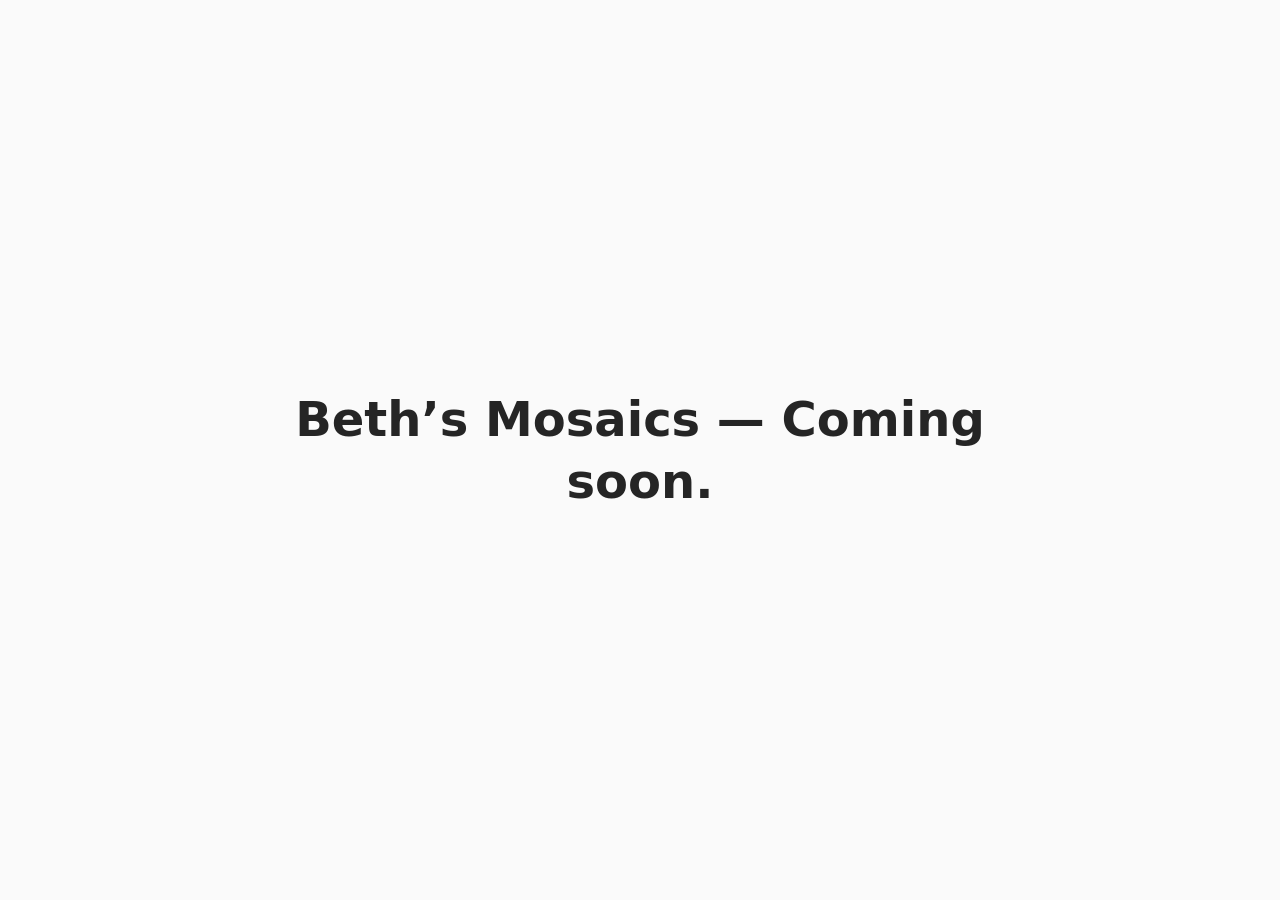
==== src/index.html @ 1c5e96b1 "feat: add temporary homepage for hosting setup" ====
<!doctype html>
<html lang="en">
  <head>
    <meta charset="utf-8">
    <meta name="viewport" content="width=device-width, initial-scale=1">
    <meta name="description" content="Beth’s Mosaics — Coming soon.">
    <title>Beth’s Mosaics</title>
    <link rel="stylesheet" href="assets/css/site.css">
  </head>
  <body>
    <main id="holding-message">
      <h1>Beth’s Mosaics — Coming soon.</h1>
    </main>
  </body>
</html>
---- src/assets/css/site.css ----
:root {
  color-scheme: light;
  font-family: system-ui, sans-serif;
  color: #252525;
  background: #fafafa;
}

body {
  margin: 0;
}

main {
  display: grid;
  min-height: 100svh;
  place-items: center;
  box-sizing: border-box;
  padding: 2rem;
}

h1 {
  margin: 0;
  max-width: 24ch;
  font-size: clamp(1.75rem, 5vw, 3rem);
  line-height: 1.3;
  text-align: center;
}
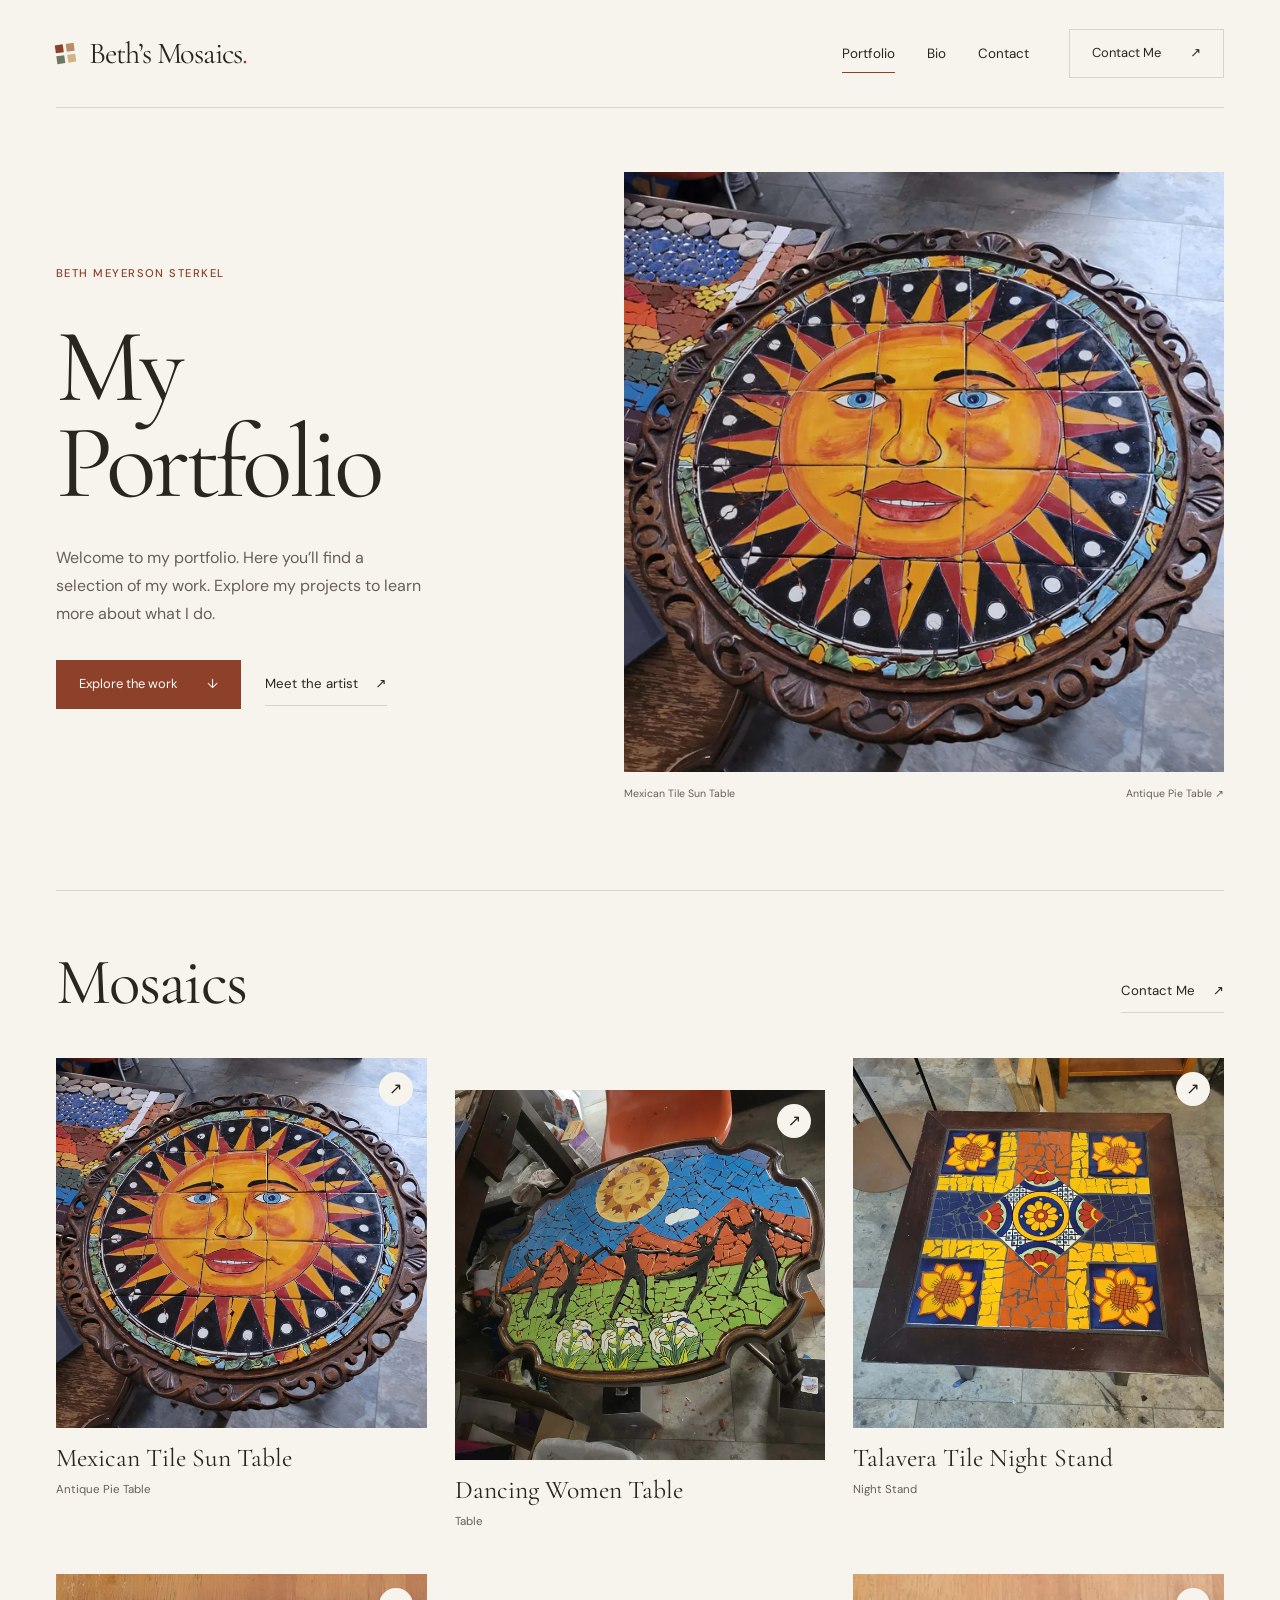
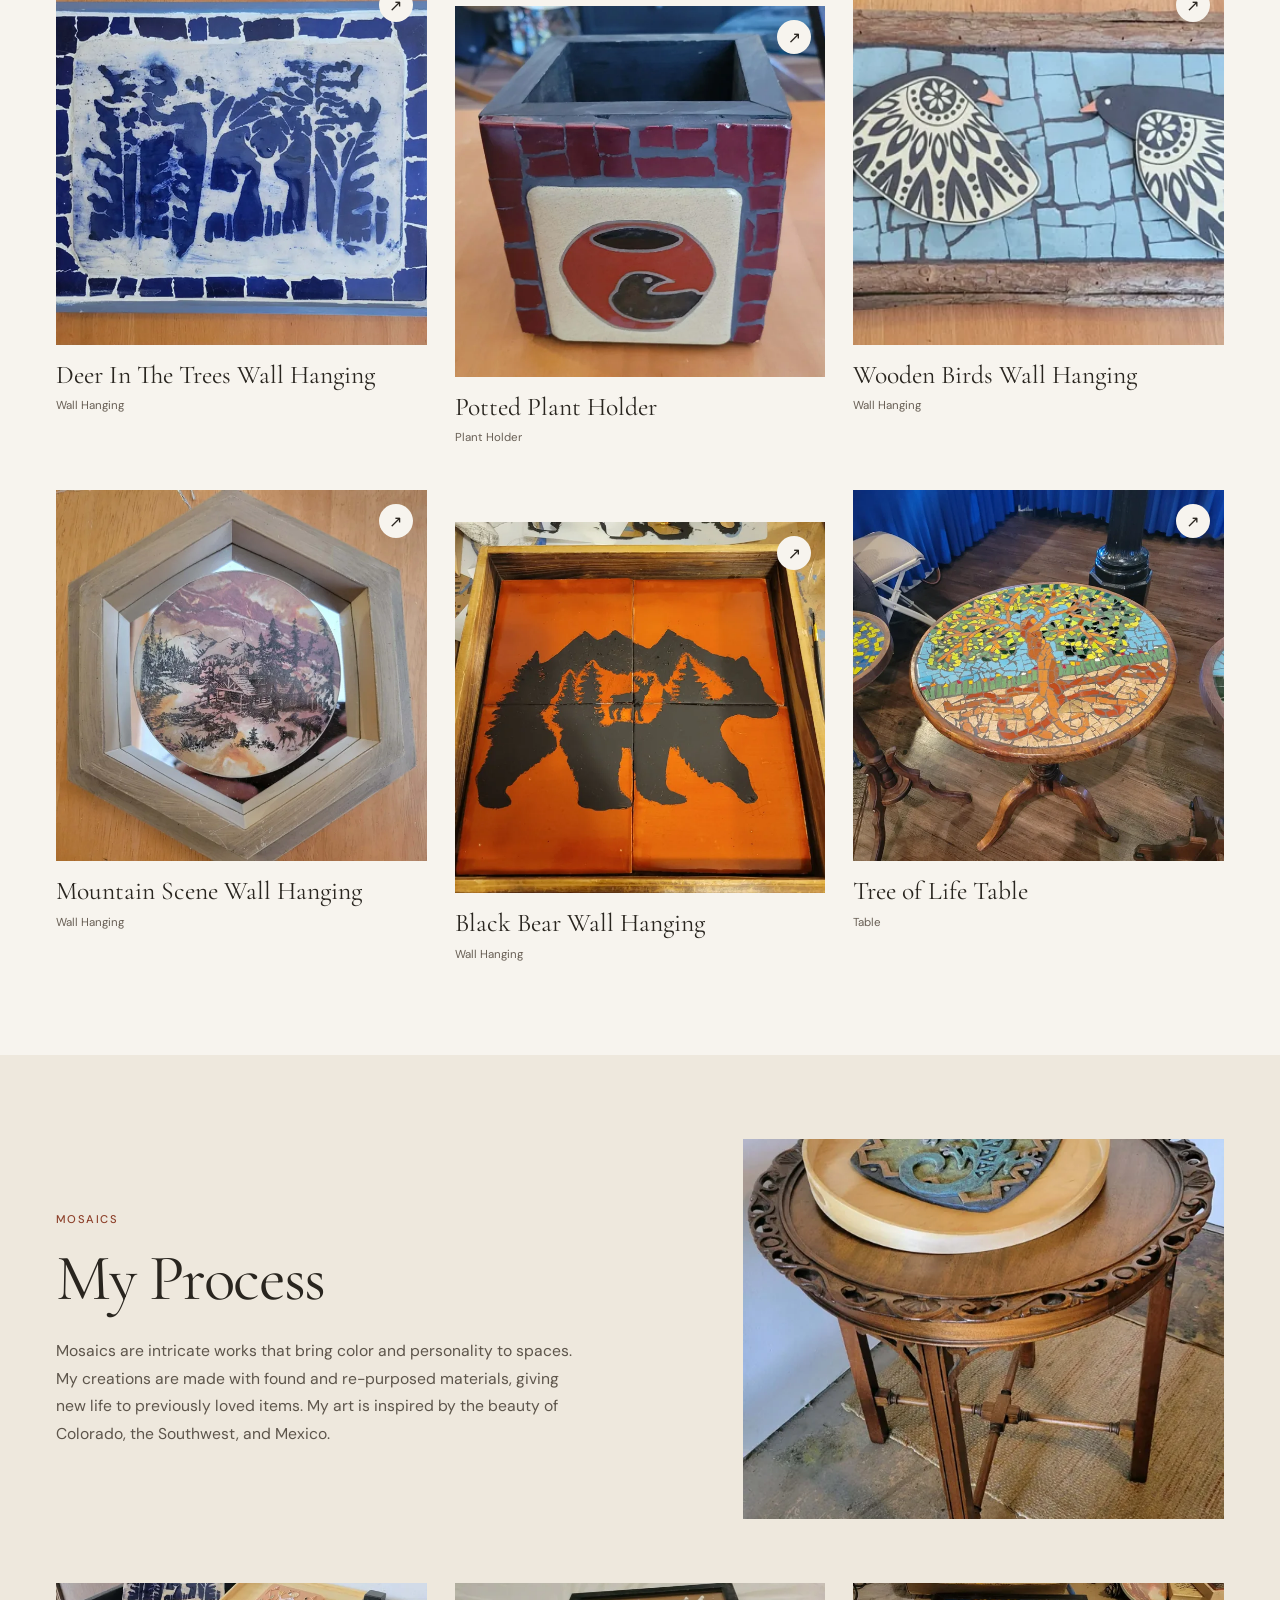
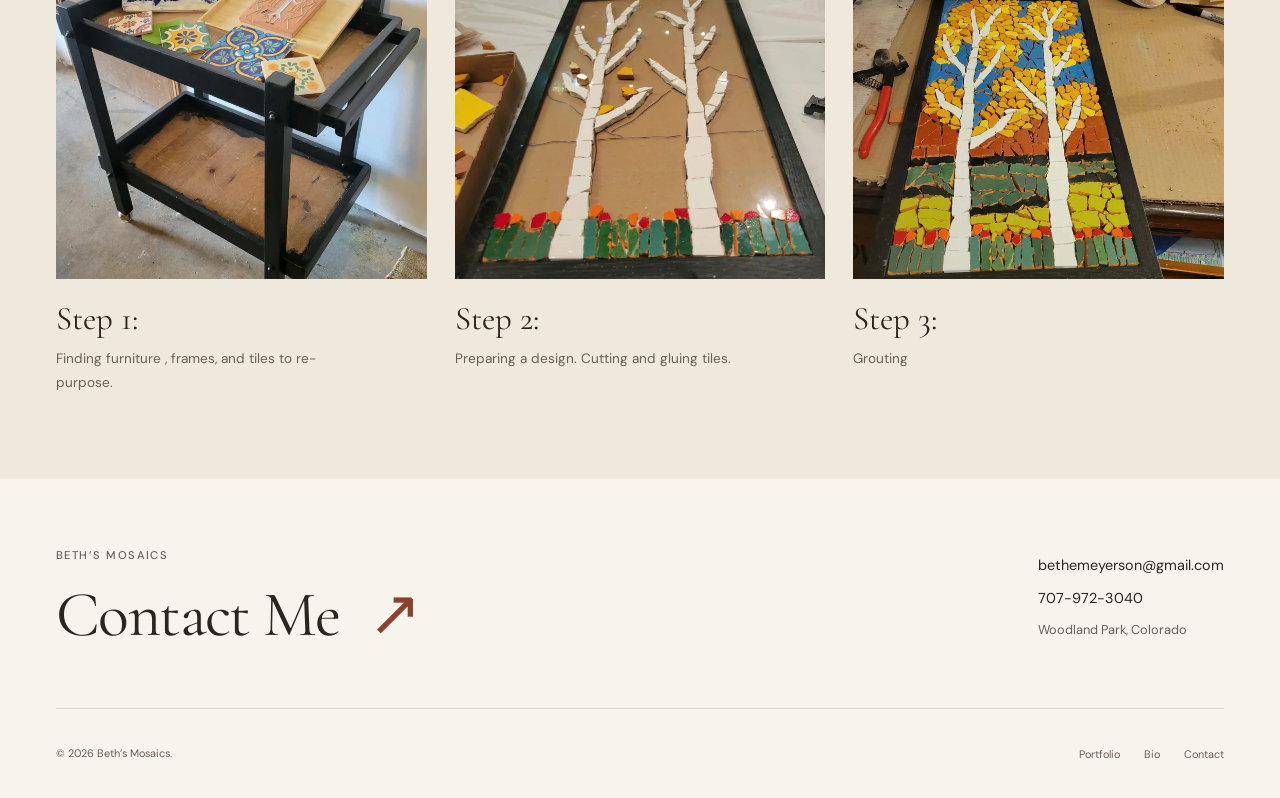
==== commit 2ccc6172: "feat(portfolio): add approved contemporary mosaic gallery" ====
--- a/src/index.html
+++ b/src/index.html
@@ -3,13 +3,208 @@
   <head>
     <meta charset="utf-8">
     <meta name="viewport" content="width=device-width, initial-scale=1">
-    <meta name="description" content="Beth’s Mosaics — Coming soon.">
-    <title>Beth’s Mosaics</title>
+    <meta name="description" content="Mosaic and ceramic art by Beth Meyerson Sterkel in Woodland Park, Colorado. Explore colorful tables, wall hangings, and repurposed creations.">
+    <meta name="theme-color" content="#f7f4ee">
+    <title>Beth’s Mosaics | Portfolio</title>
+    <link rel="icon" href="assets/images/favicon.svg" type="image/svg+xml">
+    <link rel="preload" href="assets/fonts/cormorant-garamond.woff2" as="font" type="font/woff2" crossorigin>
     <link rel="stylesheet" href="assets/css/site.css">
+    <script src="assets/js/site.js" defer></script>
   </head>
-  <body>
-    <main id="holding-message">
-      <h1>Beth’s Mosaics — Coming soon.</h1>
+  <body class="page-home">
+    <a class="skip-link" href="#main">Skip to content</a>
+    <header class="site-header wrap">
+      <a class="brand" href="index.html"><span class="brand-mark" aria-hidden="true"><i></i><i></i><i></i><i></i></span>Beth’s Mosaics<span class="brand-dot" aria-hidden="true">.</span></a>
+      <button class="menu-toggle" type="button" aria-controls="site-navigation" aria-expanded="false" hidden>Menu <span class="menu-icon" aria-hidden="true"></span></button>
+      <nav class="site-nav" id="site-navigation" aria-label="Main navigation">
+        <a href="index.html" aria-current="page">Portfolio</a>
+        <a href="bio/index.html">Bio</a>
+        <a href="contact/index.html">Contact</a>
+      </nav>
+      <a class="header-contact button button-outline" href="contact/index.html">Contact Me <span aria-hidden="true">↗</span></a>
+    </header>
+    <main id="main" tabindex="-1">
+      <section class="hero wrap" id="portfolio-introduction" aria-labelledby="portfolio-title">
+        <div class="hero-copy">
+          <p class="eyebrow">Beth Meyerson Sterkel</p>
+          <h1 id="portfolio-title">My<br>Portfolio</h1>
+          <p class="intro">Welcome to my portfolio. Here you’ll find a selection of my work. Explore my projects to learn more about what I do.</p>
+          <div class="hero-actions">
+            <a class="button" href="#portfolio">Explore the work <span aria-hidden="true">↓</span></a>
+            <a class="text-link" href="bio/index.html">Meet the artist <span aria-hidden="true">↗</span></a>
+          </div>
+        </div>
+        <figure class="hero-art">
+          <a href="portfolio/mexican-tile-sun-table/index.html" aria-label="Mexican Tile Sun Table"><img class="" src="assets/images/mexican-tile-sun-table.webp" srcset="assets/images/mexican-tile-sun-table-small.webp 720w, assets/images/mexican-tile-sun-table.webp 1600w" sizes="(max-width: 760px) 90vw, 50vw" width="1600" height="1600" alt="Colorful Talavera sun mosaic in an ornate round wooden table." loading="eager" decoding="async" fetchpriority="high"></a>
+          <figcaption><span>Mexican Tile Sun Table</span><span>Antique Pie Table <span aria-hidden="true">↗</span></span></figcaption>
+        </figure>
+      </section>
+      <section class="portfolio-section wrap" id="portfolio" aria-labelledby="gallery-title">
+        <div class="section-heading">
+          <h2 id="gallery-title">Mosaics</h2>
+          <a class="text-link" href="contact/index.html">Contact Me <span aria-hidden="true">↗</span></a>
+        </div>
+        <div class="artwork-grid">
+          <article class="artwork-card">
+            <a href="portfolio/mexican-tile-sun-table/index.html">
+              <div class="card-image">
+                <img class="" src="assets/images/mexican-tile-sun-table.webp" srcset="assets/images/mexican-tile-sun-table-small.webp 720w, assets/images/mexican-tile-sun-table.webp 1600w" sizes="(max-width: 640px) 90vw, (max-width: 1000px) 44vw, 30vw" width="1600" height="1600" alt="Colorful Talavera sun mosaic in an ornate round wooden table." loading="lazy" decoding="async">
+                <span class="card-arrow" aria-hidden="true">↗</span>
+              </div>
+              <div class="card-caption">
+                <h3>Mexican Tile Sun Table</h3>
+                <p>Antique Pie Table</p>
+              </div>
+            </a>
+          </article>
+          <article class="artwork-card">
+            <a href="portfolio/dancing-women-table/index.html">
+              <div class="card-image">
+                <img class="" src="assets/images/dancing-women-table.webp" srcset="assets/images/dancing-women-table-small.webp 720w, assets/images/dancing-women-table.webp 1600w" sizes="(max-width: 640px) 90vw, (max-width: 1000px) 44vw, 30vw" width="1600" height="1600" alt="Round mosaic table with dancing women beneath a sun and mountain landscape." loading="lazy" decoding="async">
+                <span class="card-arrow" aria-hidden="true">↗</span>
+              </div>
+              <div class="card-caption">
+                <h3>Dancing Women Table</h3>
+                <p>Table</p>
+              </div>
+            </a>
+          </article>
+          <article class="artwork-card">
+            <a href="portfolio/talavera-tile-night-stand/index.html">
+              <div class="card-image">
+                <img class="" src="assets/images/talavera-tile-night-stand.webp" srcset="assets/images/talavera-tile-night-stand-small.webp 720w, assets/images/talavera-tile-night-stand.webp 1600w" sizes="(max-width: 640px) 90vw, (max-width: 1000px) 44vw, 30vw" width="1600" height="1600" alt="Square night stand with blue, yellow, and orange Talavera tiles." loading="lazy" decoding="async">
+                <span class="card-arrow" aria-hidden="true">↗</span>
+              </div>
+              <div class="card-caption">
+                <h3>Talavera Tile Night Stand</h3>
+                <p>Night Stand</p>
+              </div>
+            </a>
+          </article>
+          <article class="artwork-card">
+            <a href="portfolio/deer-in-the-trees-wall-hanging/index.html">
+              <div class="card-image">
+                <img class="" src="assets/images/deer-in-the-trees-wall-hanging.webp" srcset="assets/images/deer-in-the-trees-wall-hanging-small.webp 720w, assets/images/deer-in-the-trees-wall-hanging.webp 1600w" sizes="(max-width: 640px) 90vw, (max-width: 1000px) 44vw, 30vw" width="1600" height="1360" alt="Blue and white ceramic tile wall hanging depicting deer among trees." loading="lazy" decoding="async">
+                <span class="card-arrow" aria-hidden="true">↗</span>
+              </div>
+              <div class="card-caption">
+                <h3>Deer In The Trees Wall Hanging</h3>
+                <p>Wall Hanging</p>
+              </div>
+            </a>
+          </article>
+          <article class="artwork-card">
+            <a href="portfolio/potted-plant-holder/index.html">
+              <div class="card-image">
+                <img class="" src="assets/images/potted-plant-holder.webp" srcset="assets/images/potted-plant-holder-small.webp 720w, assets/images/potted-plant-holder.webp 1600w" sizes="(max-width: 640px) 90vw, (max-width: 1000px) 44vw, 30vw" width="1600" height="1546" alt="Red ceramic tile plant holder with a decorative bird tile." loading="lazy" decoding="async">
+                <span class="card-arrow" aria-hidden="true">↗</span>
+              </div>
+              <div class="card-caption">
+                <h3>Potted Plant Holder</h3>
+                <p>Plant Holder</p>
+              </div>
+            </a>
+          </article>
+          <article class="artwork-card">
+            <a href="portfolio/wooden-birds-wall-hanging/index.html">
+              <div class="card-image">
+                <img class="" src="assets/images/wooden-birds-wall-hanging.webp" srcset="assets/images/wooden-birds-wall-hanging-small.webp 720w, assets/images/wooden-birds-wall-hanging.webp 1600w" sizes="(max-width: 640px) 90vw, (max-width: 1000px) 44vw, 30vw" width="1600" height="750" alt="Two patterned ceramic birds on a pale blue mosaic in a wooden frame." loading="lazy" decoding="async">
+                <span class="card-arrow" aria-hidden="true">↗</span>
+              </div>
+              <div class="card-caption">
+                <h3>Wooden Birds Wall Hanging</h3>
+                <p>Wall Hanging</p>
+              </div>
+            </a>
+          </article>
+          <article class="artwork-card">
+            <a href="portfolio/mountain-scene-wall-hanging/index.html">
+              <div class="card-image">
+                <img class="" src="assets/images/mountain-scene-wall-hanging.webp" srcset="assets/images/mountain-scene-wall-hanging-small.webp 720w, assets/images/mountain-scene-wall-hanging.webp 1600w" sizes="(max-width: 640px) 90vw, (max-width: 1000px) 44vw, 30vw" width="1600" height="1600" alt="Mountain landscape tile displayed in an octagonal wooden frame." loading="lazy" decoding="async">
+                <span class="card-arrow" aria-hidden="true">↗</span>
+              </div>
+              <div class="card-caption">
+                <h3>Mountain Scene Wall Hanging</h3>
+                <p>Wall Hanging</p>
+              </div>
+            </a>
+          </article>
+          <article class="artwork-card">
+            <a href="portfolio/black-bear-wall-hanging/index.html">
+              <div class="card-image">
+                <img class="" src="assets/images/black-bear-wall-hanging.webp" srcset="assets/images/black-bear-wall-hanging-small.webp 720w, assets/images/black-bear-wall-hanging.webp 1600w" sizes="(max-width: 640px) 90vw, (max-width: 1000px) 44vw, 30vw" width="1600" height="1600" alt="Black bear and forest silhouettes on an orange tile wall hanging." loading="lazy" decoding="async">
+                <span class="card-arrow" aria-hidden="true">↗</span>
+              </div>
+              <div class="card-caption">
+                <h3>Black Bear Wall Hanging</h3>
+                <p>Wall Hanging</p>
+              </div>
+            </a>
+          </article>
+          <article class="artwork-card">
+            <a href="portfolio/tree-of-life-table/index.html">
+              <div class="card-image">
+                <img class="" src="assets/images/tree-of-life-table.webp" srcset="assets/images/tree-of-life-table-small.webp 720w, assets/images/tree-of-life-table.webp 1600w" sizes="(max-width: 640px) 90vw, (max-width: 1000px) 44vw, 30vw" width="1600" height="1600" alt="Round wooden table with a colorful tree of life mosaic." loading="lazy" decoding="async">
+                <span class="card-arrow" aria-hidden="true">↗</span>
+              </div>
+              <div class="card-caption">
+                <h3>Tree of Life Table</h3>
+                <p>Table</p>
+              </div>
+            </a>
+          </article>
+        </div>
+      </section>
+      <section class="process-section" id="process" aria-labelledby="process-title">
+        <div class="wrap">
+          <div class="process-intro">
+            <div>
+              <p class="eyebrow">Mosaics</p>
+              <h2 id="process-title">My Process</h2>
+              <p>Mosaics are intricate works that bring color and personality to spaces. My creations are made with found and re-purposed materials, giving new life to previously loved items. My art is inspired by the beauty of Colorado, the Southwest, and Mexico.</p>
+            </div>
+            <img class="process-materials" src="assets/images/process-materials.webp" srcset="assets/images/process-materials-small.webp 641w, assets/images/process-materials.webp 1424w" sizes="(max-width: 760px) 90vw, 38vw" width="1424" height="1600" alt="Reclaimed wooden table and tray with ceramic pieces ready to be repurposed." loading="lazy" decoding="async">
+          </div>
+          <ol class="process-steps">
+            <li>
+              <img class="" src="assets/images/process-find.webp" srcset="assets/images/process-find-small.webp 706w, assets/images/process-find.webp 1570w" sizes="(max-width: 640px) 90vw, (max-width: 1000px) 44vw, 30vw" width="1570" height="1600" alt="Found furniture and colorful ceramic tiles gathered for a mosaic." loading="lazy" decoding="async">
+              <h3>Step 1:</h3>
+              <p>Finding furniture , frames, and tiles to re-purpose.</p>
+            </li>
+            <li>
+              <img class="" src="assets/images/process-design.webp" srcset="assets/images/process-design-small.webp 720w, assets/images/process-design.webp 1600w" sizes="(max-width: 640px) 90vw, (max-width: 1000px) 44vw, 30vw" width="1600" height="1600" alt="A tree mosaic design with cut ceramic tiles being arranged in a frame." loading="lazy" decoding="async">
+              <h3>Step 2:</h3>
+              <p>Preparing a design. Cutting and gluing tiles.</p>
+            </li>
+            <li>
+              <img class="" src="assets/images/process-grout.webp" srcset="assets/images/process-grout-small.webp 720w, assets/images/process-grout.webp 1600w" sizes="(max-width: 640px) 90vw, (max-width: 1000px) 44vw, 30vw" width="1600" height="1600" alt="Completed tree mosaic with grout between the colorful tile pieces." loading="lazy" decoding="async">
+              <h3>Step 3:</h3>
+              <p>Grouting</p>
+            </li>
+          </ol>
+        </div>
+      </section>
     </main>
+    <footer class="site-footer">
+      <div class="footer-main wrap">
+        <div>
+          <p class="eyebrow">Beth’s Mosaics</p>
+          <h2><a href="contact/index.html">Contact Me <span aria-hidden="true">↗</span></a></h2>
+        </div>
+        <address>
+          <a href="mailto:bethemeyerson@gmail.com">bethemeyerson@gmail.com</a>
+          <a href="tel:+17079723040">707-972-3040</a>
+          <span>Woodland Park, Colorado</span>
+        </address>
+      </div>
+      <div class="footer-bottom wrap">
+        <p>© 2026 Beth’s Mosaics.</p>
+        <nav aria-label="Footer navigation">
+          <a href="index.html" aria-current="page">Portfolio</a>
+          <a href="bio/index.html">Bio</a>
+          <a href="contact/index.html">Contact</a>
+        </nav>
+      </div>
+    </footer>
   </body>
 </html>
--- a/src/assets/css/site.css
+++ b/src/assets/css/site.css
@@ -1,26 +1,245 @@
+@font-face {
+  font-family: "Cormorant Garamond";
+  src: url("../fonts/cormorant-garamond.woff2") format("woff2");
+  font-style: normal;
+  font-weight: 400;
+  font-display: swap;
+}
+@font-face {
+  font-family: "DM Sans";
+  src: url("../fonts/dm-sans.woff2") format("woff2");
+  font-style: normal;
+  font-weight: 400 500;
+  font-display: swap;
+}
 :root {
   color-scheme: light;
-  font-family: system-ui, sans-serif;
-  color: #252525;
-  background: #fafafa;
-}
-
-body {
-  margin: 0;
-}
-
-main {
-  display: grid;
-  min-height: 100svh;
-  place-items: center;
-  box-sizing: border-box;
-  padding: 2rem;
-}
-
-h1 {
-  margin: 0;
-  max-width: 24ch;
-  font-size: clamp(1.75rem, 5vw, 3rem);
-  line-height: 1.3;
-  text-align: center;
-}
+  --paper: #f7f4ee;
+  --ink: #29251f;
+  --muted: #685f55;
+  --accent: #8d412b;
+  --line: #d9d2c7;
+  --serif: "Cormorant Garamond", Georgia, serif;
+  --sans: "DM Sans", system-ui, sans-serif;
+  font-family: var(--sans);
+  color: var(--ink);
+  background: var(--paper);
+  font-synthesis: none;
+  scroll-behavior: smooth;
+  scroll-padding-top: 2rem;
+}
+* { box-sizing: border-box; }
+[hidden] { display: none !important; }
+body { margin: 0; }
+button, a { -webkit-tap-highlight-color: transparent; touch-action: manipulation; }
+button { font: inherit; }
+a { color: inherit; text-decoration: none; }
+a:focus-visible, button:focus-visible, main:focus-visible { outline: 2px solid var(--accent); outline-offset: 5px; }
+img { display: block; max-width: 100%; height: auto; }
+figure, p, h1, h2, h3 { margin: 0; }
+h1, h2, h3 { font-family: var(--serif); font-weight: 400; }
+h1 { font-size: clamp(4.5rem, 8.2vw, 8rem); line-height: .92; letter-spacing: -.045em; }
+h2 { font-size: clamp(3rem, 5.1vw, 4.7rem); line-height: 1.05; letter-spacing: -.025em; }
+h3 { font-size: 1.75rem; line-height: 1.12; }
+p { line-height: 1.75; }
+::selection { background: #e8cbbb; color: var(--ink); }
+.wrap { width: min(1280px, calc(100% - 112px)); margin-inline: auto; }
+.eyebrow { font-size: .7rem; font-weight: 500; letter-spacing: .13em; text-transform: uppercase; line-height: 1.6; }
+.skip-link { position: fixed; left: 1rem; top: -5rem; z-index: 20; padding: 1rem; background: var(--paper); border: 2px solid var(--accent); }
+.skip-link:focus { top: 1rem; }
+.site-header { min-height: 108px; display: flex; align-items: center; gap: 2.5rem; border-bottom: 1px solid var(--line); }
+.brand { display: inline-flex; align-items: center; flex-shrink: 0; font-family: var(--serif); font-size: 1.9rem; letter-spacing: -.035em; }
+.brand-dot { color: var(--accent); }
+.brand-mark { display: grid; grid-template-columns: repeat(2, 8px); gap: 3px; transform: rotate(-8deg); margin-right: 14px; }
+.brand-mark i { display: block; width: 8px; height: 8px; background: var(--accent); }
+.brand-mark i:nth-child(2) { background: #bb8c66; }
+.brand-mark i:nth-child(3) { background: #6d7964; }
+.brand-mark i:nth-child(4) { background: #d0b484; }
+.site-nav { display: flex; align-items: center; gap: 2rem; margin-left: auto; font-size: .84rem; }
+.site-nav a { position: relative; padding-block: .7rem; }
+.site-nav a::after { content: ""; position: absolute; left: 0; right: 0; bottom: 0; height: 1px; background: var(--accent); transform: scaleX(0); transform-origin: left; transition: transform .2s; }
+.site-nav a:hover::after, .site-nav a[aria-current]::after { transform: scaleX(1); }
+.button { display: inline-flex; align-items: center; justify-content: space-between; gap: 1.8rem; padding: 15px 22px; background: var(--accent); border: 1px solid var(--accent); color: #fffaf5; font-size: .81rem; line-height: 1.3; min-height: 48px; transition: background .2s, color .2s; }
+.button:hover { background: #743521; border-color: #743521; }
+.button-outline { background: transparent; color: var(--ink); border-color: var(--line); }
+.button-outline:hover { background: var(--ink); border-color: var(--ink); color: var(--paper); }
+.text-link { display: inline-flex; align-items: center; gap: 1.1rem; border-bottom: 1px solid var(--line); padding-block: .5rem; min-height: 44px; font-size: .83rem; }
+.text-link:hover { border-color: var(--accent); color: var(--accent); }
+.inline-link { text-decoration: underline; text-underline-offset: 4px; text-decoration-color: #aa8c76; }
+.inline-link:hover { color: var(--accent); }
+.menu-toggle { display: none; }
+.hero { display: grid; grid-template-columns: .9fr 1.1fr; align-items: center; gap: clamp(2rem, 6vw, 7rem); padding-block: 64px 88px; }
+.hero-copy .eyebrow { margin-bottom: 2.2rem; color: var(--accent); }
+.hero-copy h1 { margin-bottom: 2rem; }
+.intro { max-width: 34ch; font-size: 1rem; color: var(--muted); }
+.hero-actions { display: flex; flex-wrap: wrap; align-items: center; gap: 1.5rem; margin-top: 2rem; }
+.hero-art { min-width: 0; }
+.hero-art > a { display: block; overflow: hidden; }
+.hero-art img { width: 100%; aspect-ratio: 1; object-fit: cover; transition: transform .6s; }
+.hero-art > a:hover img { transform: scale(1.015); }
+.hero-art figcaption { display: flex; justify-content: space-between; gap: 1rem; padding-top: 14px; color: var(--muted); font-size: .66rem; line-height: 1.5; }
+.hero-art figcaption span:last-child { flex-shrink: 0; }
+.portfolio-section { border-top: 1px solid var(--line); padding-block: 58px 90px; }
+.section-heading { display: flex; justify-content: space-between; align-items: end; gap: 1rem; margin-bottom: 40px; }
+.section-heading .text-link { margin-bottom: .3rem; }
+.artwork-grid { display: grid; grid-template-columns: repeat(3, minmax(0, 1fr)); column-gap: 28px; row-gap: 42px; }
+.artwork-card { min-width: 0; }
+.artwork-card > a { display: block; }
+.card-image { position: relative; overflow: hidden; background: #e8e1d7; }
+.card-image img { width: 100%; aspect-ratio: 1; object-fit: cover; transition: transform .5s; }
+.artwork-card:hover img { transform: scale(1.025); }
+.card-arrow { position: absolute; right: 14px; top: 14px; display: grid; place-items: center; width: 34px; height: 34px; background: var(--paper); color: var(--ink); border-radius: 50%; }
+.card-caption { margin-top: 16px; }
+.card-caption h3 { font-size: clamp(1.5rem, 2vw, 1.85rem); }
+.card-caption p { margin-top: 7px; color: var(--muted); font-size: .72rem; }
+.process-section { background: #eee8dd; padding-block: 84px; }
+.process-intro { display: grid; grid-template-columns: 1.1fr .9fr; align-items: center; gap: 100px; margin-bottom: 64px; }
+.process-intro .eyebrow { color: var(--accent); margin-bottom: 1rem; }
+.process-intro h2 { margin-bottom: 1.5rem; }
+.process-intro p:not(.eyebrow) { max-width: 48ch; color: #5d554b; font-size: .98rem; }
+.process-materials { width: 100%; max-height: 380px; object-fit: cover; }
+.process-steps { list-style: none; margin: 0; padding: 0; display: grid; grid-template-columns: repeat(3, minmax(0, 1fr)); gap: 28px; }
+.process-steps img { width: 100%; aspect-ratio: 1.25; object-fit: cover; }
+.process-steps h3 { font-size: 2.05rem; margin-top: 22px; }
+.process-steps p { color: var(--muted); font-size: .85rem; margin-top: 9px; max-width: 33ch; }
+.site-footer { padding-top: 68px; background: var(--paper); }
+.footer-main { display: flex; justify-content: space-between; gap: 2rem; padding-bottom: 60px; }
+.footer-main .eyebrow { color: var(--muted); margin-bottom: 1rem; }
+.footer-main h2 { font-size: clamp(3rem, 5vw, 4.5rem); }
+.footer-main h2 span { color: var(--accent); margin-left: 1rem; }
+.footer-main address { display: flex; flex-direction: column; gap: 11px; align-self: center; font-size: .9rem; font-style: normal; line-height: 1.5; }
+.footer-main address a:hover { color: var(--accent); }
+.footer-main address span { color: var(--muted); font-size: .8rem; }
+.footer-bottom { border-top: 1px solid var(--line); display: flex; justify-content: space-between; gap: 2rem; align-items: center; padding-block: 25px; font-size: .68rem; color: var(--muted); }
+.footer-bottom nav { display: flex; gap: 1.5rem; }
+.footer-bottom nav a { padding-block: .8rem; }
+.footer-bottom nav a:hover { color: var(--accent); }
+.bio-section { display: grid; grid-template-columns: .85fr 1.15fr; gap: clamp(3rem, 8vw, 8rem); padding-block: 80px 100px; align-items: start; }
+.portrait { padding-top: 1.2rem; }
+.portrait img { width: 100%; max-width: 397px; }
+.portrait figcaption { font-size: .7rem; color: var(--muted); margin-top: 16px; line-height: 1.6; }
+.bio-copy .eyebrow { color: var(--accent); margin-bottom: 1.5rem; }
+.bio-copy h1 { font-size: clamp(4rem, 7vw, 7rem); margin-bottom: 2.3rem; }
+.bio-copy > p:not(.eyebrow) { color: var(--muted); margin-bottom: 1.4rem; font-size: .95rem; }
+.bio-copy .button { margin-top: .8rem; }
+.page-bio .site-footer, .page-contact .site-footer, .page-project .site-footer { border-top: 1px solid var(--line); }
+.contact-section { display: grid; grid-template-columns: 1fr 1fr; gap: clamp(2rem, 8vw, 8rem); padding-block: 90px 110px; align-items: center; }
+.contact-copy > .eyebrow { color: var(--accent); margin-bottom: 2rem; }
+.contact-copy h1 { margin-bottom: 2.2rem; }
+.contact-copy h2 { font-size: 2rem; margin-bottom: 1rem; }
+.contact-copy > p:not(.eyebrow) { color: var(--muted); max-width: 40ch; font-size: .95rem; }
+.contact-copy > .text-link { margin-top: 1.5rem; }
+.contact-panel { padding: 44px 36px; background: #eee8dd; }
+.contact-option { display: block; padding-block: 24px 30px; border-bottom: 1px solid #c9c0b2; }
+.contact-option:first-child { padding-top: 0; }
+.contact-option .eyebrow { display: block; color: var(--muted); margin-bottom: 14px; }
+.contact-value { font-family: var(--serif); font-size: clamp(1.65rem, 2.4vw, 2.25rem); line-height: 1.3; overflow-wrap: anywhere; }
+.contact-option:hover .contact-value { color: var(--accent); }
+.contact-value > span { color: var(--accent); white-space: nowrap; }
+.contact-location { display: flex; align-items: center; gap: 1.3rem; margin-top: 32px; }
+.contact-location p { line-height: 1.6; color: var(--muted); font-size: .86rem; }
+.location-mark { font-size: 2.8rem; color: var(--accent); line-height: 1; }
+.project-section { padding-top: 42px; }
+.back-link { display: inline-flex; align-items: center; gap: 1rem; font-size: .78rem; min-height: 44px; color: var(--muted); margin-bottom: 38px; }
+.back-link:hover { color: var(--accent); }
+.project-layout { display: grid; grid-template-columns: .8fr 1.4fr; gap: clamp(2rem, 5vw, 5rem); align-items: start; }
+.project-copy > .eyebrow { color: var(--accent); margin-bottom: 1.2rem; }
+.project-copy h1 { font-size: clamp(3.5rem, 4.8vw, 5.4rem); line-height: .98; letter-spacing: -.03em; overflow-wrap: break-word; }
+.project-meta { margin: 2.2rem 0; padding-top: 1.5rem; border-top: 1px solid var(--line); }
+.project-meta div + div { margin-top: 1.4rem; }
+.project-meta dt { color: var(--muted); font-size: .66rem; text-transform: uppercase; letter-spacing: .1em; margin-bottom: 8px; }
+.project-meta dd { margin: 0; font-size: .9rem; line-height: 1.6; }
+.artwork-figure { position: relative; background: #e8e1d7; min-width: 0; }
+.project-image { width: 100%; max-height: 76vh; object-fit: contain; }
+.enlarge-button { position: absolute; bottom: 18px; right: 18px; background: var(--paper); color: var(--ink); border: 1px solid var(--line); padding: 13px 18px; font-size: .73rem; min-height: 44px; cursor: pointer; }
+.enlarge-button:hover { background: var(--ink); border-color: var(--ink); color: var(--paper); }
+.project-navigation { display: grid; grid-template-columns: repeat(2, minmax(0, 1fr)); gap: 2rem; border-top: 1px solid var(--line); margin-top: 60px; padding-block: 28px 44px; }
+.project-navigation a { display: flex; flex-direction: column; gap: 10px; padding-block: .5rem; }
+.project-navigation a:hover { color: var(--accent); }
+.project-navigation .eyebrow { color: var(--muted); font-size: .63rem; }
+.project-navigation a > span:last-child { font-family: var(--serif); font-size: 1.9rem; line-height: 1.1; }
+.next-project { grid-column: 2; text-align: right; }
+.image-dialog { max-width: calc(100vw - 32px); max-height: calc(100dvh - 32px); padding: 52px 18px 18px; border: 0; background: var(--paper); color: var(--ink); }
+.image-dialog::backdrop { background: rgb(25 21 17 / .85); }
+.image-dialog img { width: auto; height: auto; max-width: calc(100vw - 68px); max-height: calc(100dvh - 128px); object-fit: contain; }
+.dialog-close { position: absolute; top: 4px; right: 12px; min-width: 64px; min-height: 44px; background: transparent; border: 0; color: var(--ink); cursor: pointer; font-size: .8rem; }
+body.dialog-open { overflow: hidden; }
+@media (min-width: 1001px) {
+  .artwork-card:nth-child(3n + 2) { padding-top: 32px; }
+}
+@media (max-width: 1000px) {
+  .wrap { width: calc(100% - 64px); }
+  .site-header { gap: 1.5rem; min-height: 96px; }
+  .site-nav { gap: 1.4rem; }
+  .header-contact { display: none; }
+  .hero { gap: 2rem; padding-block: 54px 64px; }
+  .hero-actions { gap: 1rem; }
+  .artwork-grid { grid-template-columns: repeat(2, minmax(0, 1fr)); }
+  .process-intro { gap: 3rem; }
+  .process-steps { gap: 22px; }
+  .bio-section { gap: 3rem; }
+  .contact-section { gap: 2rem; }
+  .contact-panel { padding: 34px 24px; }
+}
+@media (max-width: 760px) {
+  .wrap { width: calc(100% - 40px); }
+  .site-header { min-height: 86px; flex-wrap: wrap; gap: 0; padding-block: 22px; }
+  .brand { font-size: 1.7rem; }
+  .brand-mark { margin-right: 10px; }
+  .site-nav { width: 100%; margin-left: 0; margin-top: 14px; gap: 1.8rem; }
+  .js .menu-toggle { display: inline-flex; align-items: center; gap: 12px; margin-left: auto; padding: 8px 0 8px 12px; background: none; border: 0; min-height: 44px; font-size: .75rem; color: var(--ink); cursor: pointer; }
+  .menu-icon, .menu-icon::after { display: block; width: 18px; height: 1px; background: currentColor; }
+  .menu-icon::after { content: ""; transform: translateY(5px); }
+  .js .site-nav { flex-direction: column; align-items: stretch; gap: 0; padding-top: 14px; }
+  .js .site-nav a { padding-block: 13px; }
+  .js .site-nav a::after { right: auto; width: 40px; bottom: 8px; }
+  .hero { grid-template-columns: 1fr; gap: 40px; padding-block: 46px 52px; }
+  .hero-copy .eyebrow { margin-bottom: 1.5rem; }
+  .hero-copy h1 { font-size: clamp(4.5rem, 15vw, 7rem); margin-bottom: 1.7rem; }
+  .intro { max-width: 36ch; }
+  .hero-actions { margin-top: 1.5rem; gap: 1.3rem; }
+  .hero-art figcaption { font-size: .63rem; }
+  .portfolio-section { padding-block: 42px 54px; }
+  .section-heading { margin-bottom: 28px; }
+  .section-heading h2 { font-size: 3.2rem; }
+  .artwork-grid { gap: 30px 20px; }
+  .card-caption h3 { font-size: 1.5rem; }
+  .process-section { padding-block: 50px; }
+  .process-intro { grid-template-columns: 1fr; gap: 30px; margin-bottom: 40px; }
+  .process-intro p:not(.eyebrow) { max-width: none; }
+  .process-materials { max-height: 320px; }
+  .process-steps { grid-template-columns: 1fr; gap: 34px; }
+  .process-steps img { aspect-ratio: 1.25; }
+  .process-steps h3 { margin-top: 18px; }
+  .footer-main { flex-direction: column; gap: 30px; padding-bottom: 36px; }
+  .footer-main address { align-self: start; }
+  .site-footer { padding-top: 42px; }
+  .footer-bottom { padding-block: 20px; gap: 16px; flex-wrap: wrap; }
+  .footer-bottom nav { gap: 20px; }
+  .bio-section { grid-template-columns: 1fr; padding-block: 48px 56px; gap: 32px; }
+  .portrait { padding-top: 0; }
+  .portrait img { max-width: 397px; }
+  .bio-copy h1 { font-size: clamp(4rem, 15vw, 6rem); }
+  .contact-section { grid-template-columns: 1fr; padding-block: 48px 56px; gap: 40px; }
+  .contact-copy h1 { font-size: clamp(4.5rem, 16vw, 7rem); }
+  .contact-panel { padding: 32px 24px; }
+  .contact-value { font-size: 1.9rem; }
+  .project-section { padding-top: 22px; }
+  .back-link { margin-bottom: 24px; }
+  .project-layout { grid-template-columns: 1fr; gap: 32px; }
+  .project-copy h1 { font-size: clamp(3.2rem, 11vw, 5rem); max-width: 16ch; }
+  .project-meta { margin-block: 1.7rem; }
+  .project-image { max-height: none; }
+  .project-navigation { margin-top: 36px; gap: 1.5rem; padding-bottom: 34px; }
+  .project-navigation a > span:last-child { font-size: 1.4rem; }
+  .project-navigation .eyebrow { font-size: .58rem; letter-spacing: .07em; }
+}
+@media (max-width: 640px) {
+  .artwork-grid { grid-template-columns: 1fr; row-gap: 32px; }
+  .card-caption h3 { font-size: 1.8rem; }
+  .card-caption p { font-size: .75rem; }
+}
+@media (prefers-reduced-motion: reduce) {
+  :root { scroll-behavior: auto; }
+  *, *::before, *::after { transition: none !important; }
+}
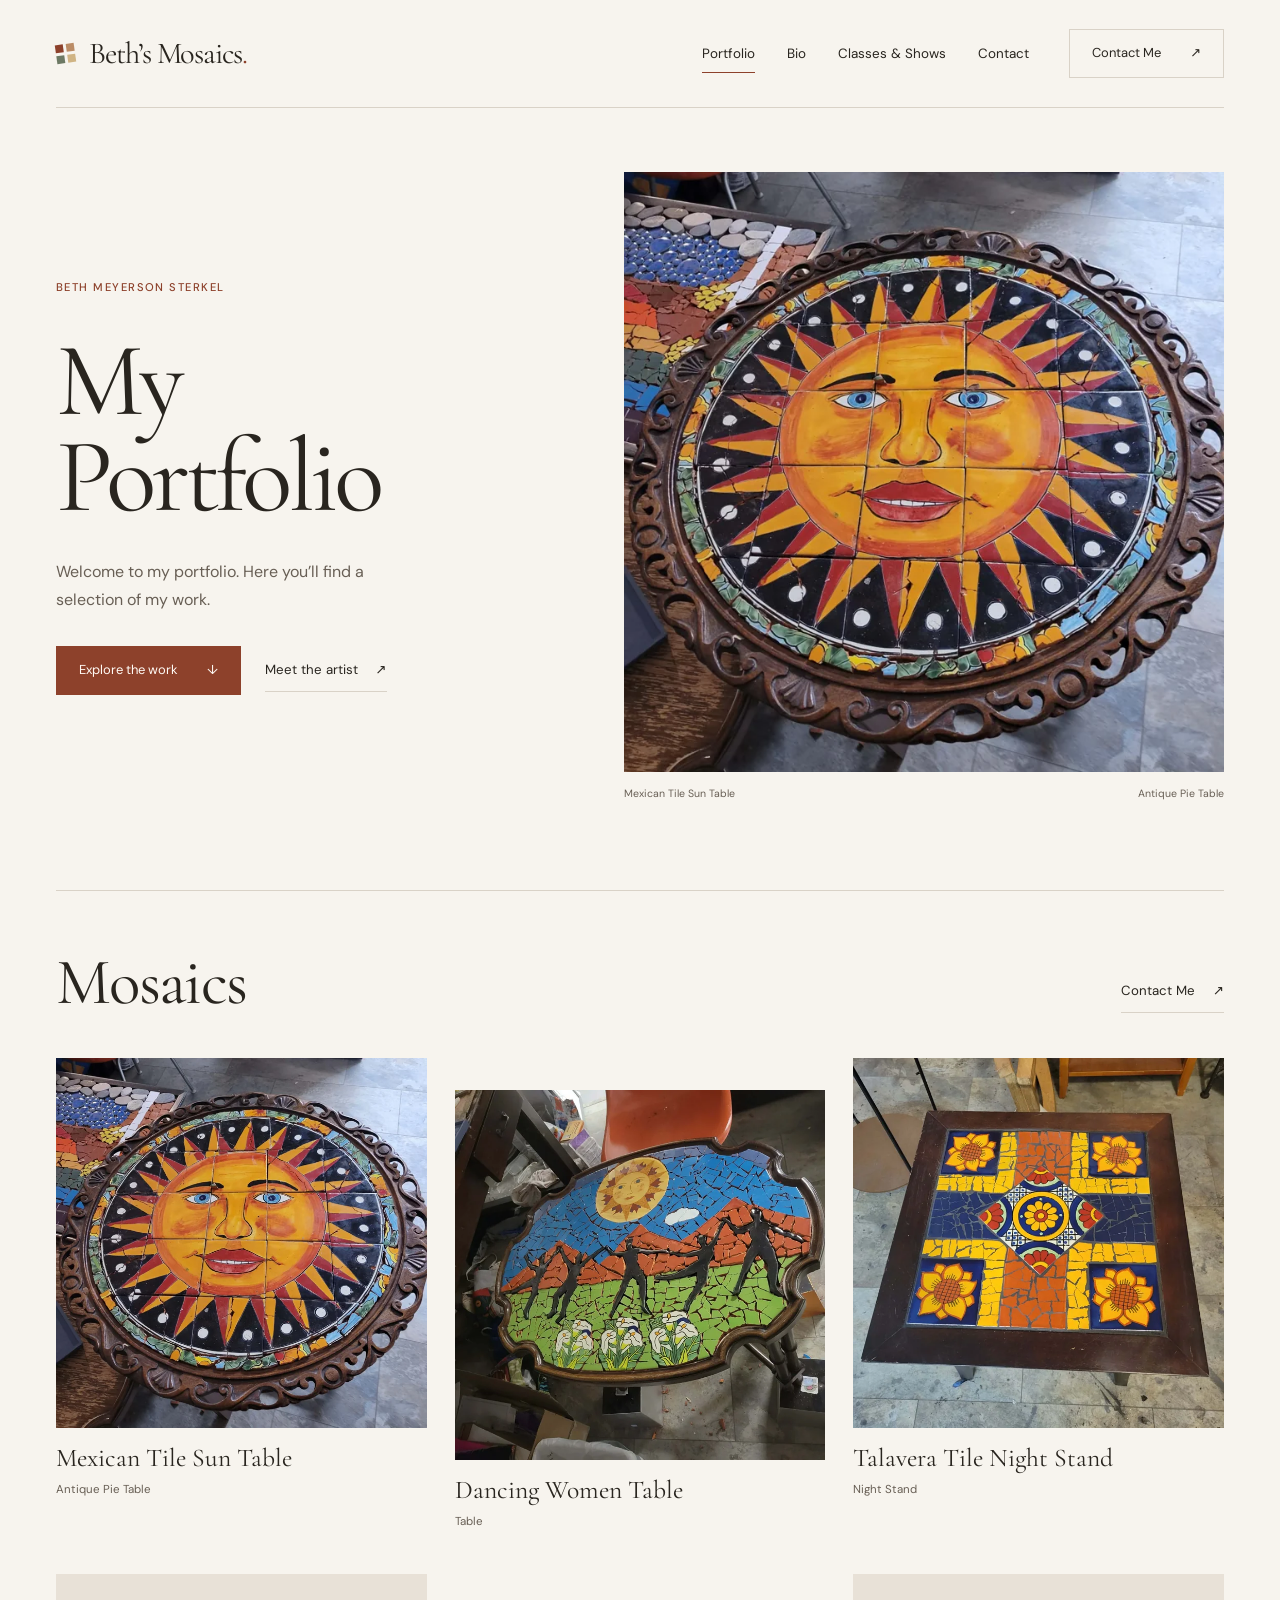
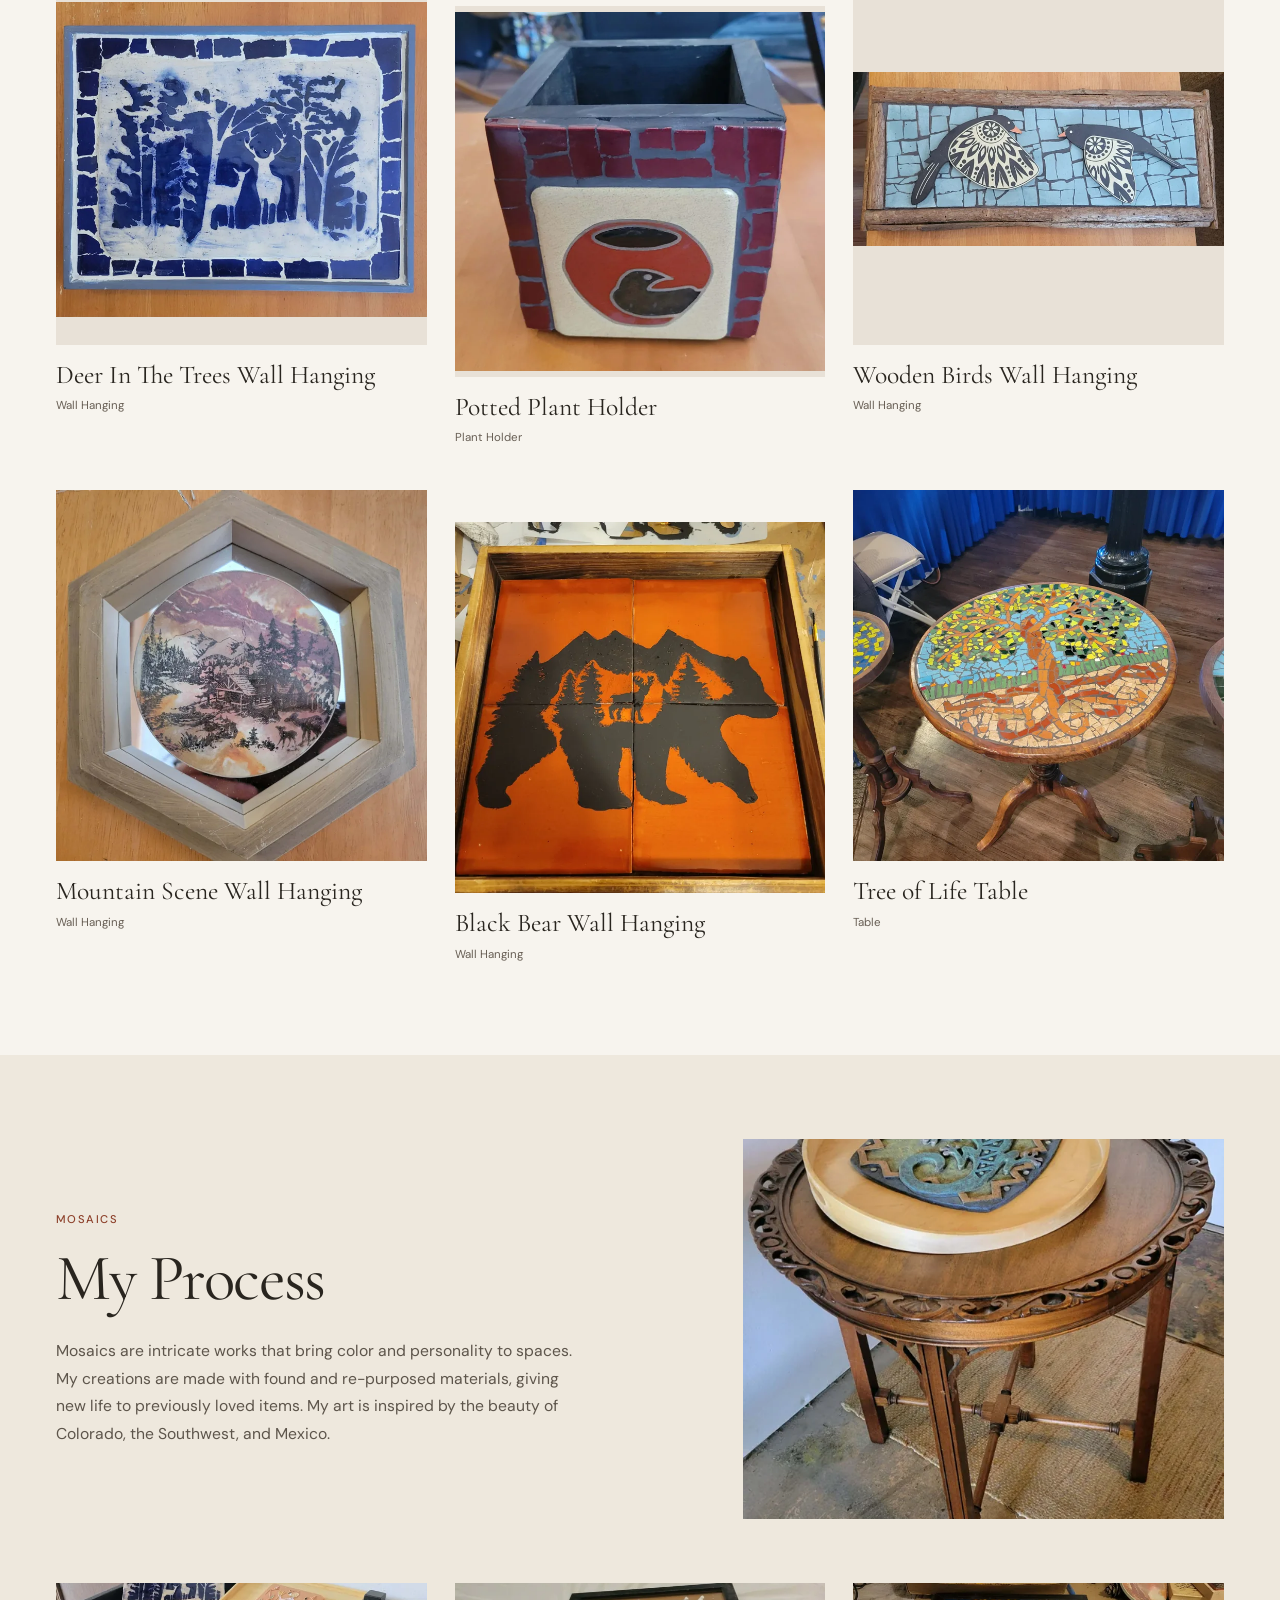
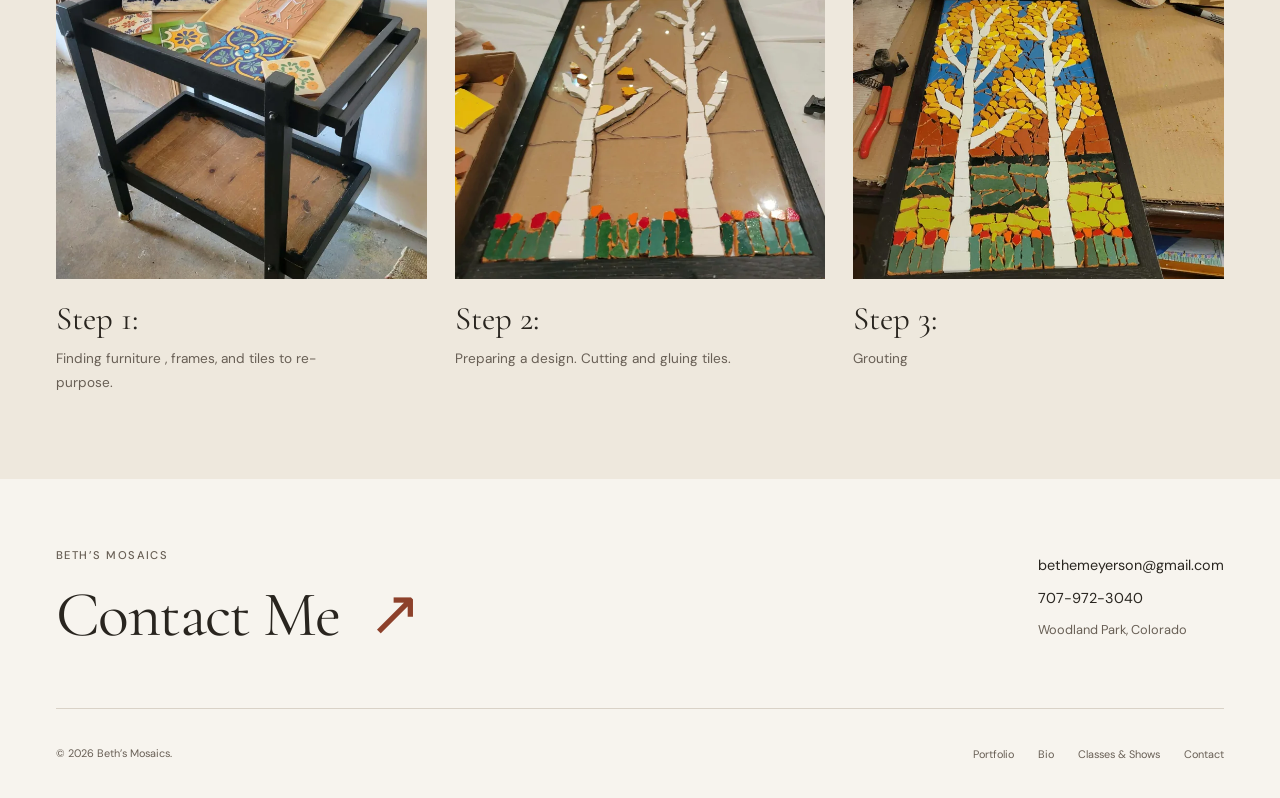
==== commit a4182bfb: "feat(portfolio): simplify artwork display and add classes and shows" ====
--- a/src/index.html
+++ b/src/index.html
@@ -19,6 +19,7 @@
       <nav class="site-nav" id="site-navigation" aria-label="Main navigation">
         <a href="index.html" aria-current="page">Portfolio</a>
         <a href="bio/index.html">Bio</a>
+        <a href="classes-and-shows/index.html">Classes &amp; Shows</a>
         <a href="contact/index.html">Contact</a>
       </nav>
       <a class="header-contact button button-outline" href="contact/index.html">Contact Me <span aria-hidden="true">↗</span></a>
@@ -28,15 +29,15 @@
         <div class="hero-copy">
           <p class="eyebrow">Beth Meyerson Sterkel</p>
           <h1 id="portfolio-title">My<br>Portfolio</h1>
-          <p class="intro">Welcome to my portfolio. Here you’ll find a selection of my work. Explore my projects to learn more about what I do.</p>
+          <p class="intro">Welcome to my portfolio. Here you’ll find a selection of my work.</p>
           <div class="hero-actions">
             <a class="button" href="#portfolio">Explore the work <span aria-hidden="true">↓</span></a>
             <a class="text-link" href="bio/index.html">Meet the artist <span aria-hidden="true">↗</span></a>
           </div>
         </div>
         <figure class="hero-art">
-          <a href="portfolio/mexican-tile-sun-table/index.html" aria-label="Mexican Tile Sun Table"><img class="" src="assets/images/mexican-tile-sun-table.webp" srcset="assets/images/mexican-tile-sun-table-small.webp 720w, assets/images/mexican-tile-sun-table.webp 1600w" sizes="(max-width: 760px) 90vw, 50vw" width="1600" height="1600" alt="Colorful Talavera sun mosaic in an ornate round wooden table." loading="eager" decoding="async" fetchpriority="high"></a>
-          <figcaption><span>Mexican Tile Sun Table</span><span>Antique Pie Table <span aria-hidden="true">↗</span></span></figcaption>
+          <img class="" src="assets/images/mexican-tile-sun-table.webp" srcset="assets/images/mexican-tile-sun-table-small.webp 720w, assets/images/mexican-tile-sun-table.webp 1600w" sizes="(max-width: 760px) 90vw, 50vw" width="1600" height="1600" alt="Colorful Talavera sun mosaic in an ornate round wooden table." loading="eager" decoding="async" fetchpriority="high">
+          <figcaption><span>Mexican Tile Sun Table</span><span>Antique Pie Table</span></figcaption>
         </figure>
       </section>
       <section class="portfolio-section wrap" id="portfolio" aria-labelledby="gallery-title">
@@ -46,112 +47,85 @@
         </div>
         <div class="artwork-grid">
           <article class="artwork-card">
-            <a href="portfolio/mexican-tile-sun-table/index.html">
-              <div class="card-image">
-                <img class="" src="assets/images/mexican-tile-sun-table.webp" srcset="assets/images/mexican-tile-sun-table-small.webp 720w, assets/images/mexican-tile-sun-table.webp 1600w" sizes="(max-width: 640px) 90vw, (max-width: 1000px) 44vw, 30vw" width="1600" height="1600" alt="Colorful Talavera sun mosaic in an ornate round wooden table." loading="lazy" decoding="async">
-                <span class="card-arrow" aria-hidden="true">↗</span>
-              </div>
-              <div class="card-caption">
-                <h3>Mexican Tile Sun Table</h3>
-                <p>Antique Pie Table</p>
-              </div>
-            </a>
+            <div class="card-image">
+              <img class="" src="assets/images/mexican-tile-sun-table.webp" srcset="assets/images/mexican-tile-sun-table-small.webp 720w, assets/images/mexican-tile-sun-table.webp 1600w" sizes="(max-width: 640px) 90vw, (max-width: 1000px) 44vw, 30vw" width="1600" height="1600" alt="Colorful Talavera sun mosaic in an ornate round wooden table." loading="lazy" decoding="async">
+            </div>
+            <div class="card-caption">
+              <h3>Mexican Tile Sun Table</h3>
+              <p>Antique Pie Table</p>
+            </div>
           </article>
           <article class="artwork-card">
-            <a href="portfolio/dancing-women-table/index.html">
-              <div class="card-image">
-                <img class="" src="assets/images/dancing-women-table.webp" srcset="assets/images/dancing-women-table-small.webp 720w, assets/images/dancing-women-table.webp 1600w" sizes="(max-width: 640px) 90vw, (max-width: 1000px) 44vw, 30vw" width="1600" height="1600" alt="Round mosaic table with dancing women beneath a sun and mountain landscape." loading="lazy" decoding="async">
-                <span class="card-arrow" aria-hidden="true">↗</span>
-              </div>
-              <div class="card-caption">
-                <h3>Dancing Women Table</h3>
-                <p>Table</p>
-              </div>
-            </a>
+            <div class="card-image">
+              <img class="" src="assets/images/dancing-women-table.webp" srcset="assets/images/dancing-women-table-small.webp 720w, assets/images/dancing-women-table.webp 1600w" sizes="(max-width: 640px) 90vw, (max-width: 1000px) 44vw, 30vw" width="1600" height="1600" alt="Round mosaic table with dancing women beneath a sun and mountain landscape." loading="lazy" decoding="async">
+            </div>
+            <div class="card-caption">
+              <h3>Dancing Women Table</h3>
+              <p>Table</p>
+            </div>
           </article>
           <article class="artwork-card">
-            <a href="portfolio/talavera-tile-night-stand/index.html">
-              <div class="card-image">
-                <img class="" src="assets/images/talavera-tile-night-stand.webp" srcset="assets/images/talavera-tile-night-stand-small.webp 720w, assets/images/talavera-tile-night-stand.webp 1600w" sizes="(max-width: 640px) 90vw, (max-width: 1000px) 44vw, 30vw" width="1600" height="1600" alt="Square night stand with blue, yellow, and orange Talavera tiles." loading="lazy" decoding="async">
-                <span class="card-arrow" aria-hidden="true">↗</span>
-              </div>
-              <div class="card-caption">
-                <h3>Talavera Tile Night Stand</h3>
-                <p>Night Stand</p>
-              </div>
-            </a>
+            <div class="card-image">
+              <img class="" src="assets/images/talavera-tile-night-stand.webp" srcset="assets/images/talavera-tile-night-stand-small.webp 720w, assets/images/talavera-tile-night-stand.webp 1600w" sizes="(max-width: 640px) 90vw, (max-width: 1000px) 44vw, 30vw" width="1600" height="1600" alt="Square night stand with blue, yellow, and orange Talavera tiles." loading="lazy" decoding="async">
+            </div>
+            <div class="card-caption">
+              <h3>Talavera Tile Night Stand</h3>
+              <p>Night Stand</p>
+            </div>
           </article>
           <article class="artwork-card">
-            <a href="portfolio/deer-in-the-trees-wall-hanging/index.html">
-              <div class="card-image">
-                <img class="" src="assets/images/deer-in-the-trees-wall-hanging.webp" srcset="assets/images/deer-in-the-trees-wall-hanging-small.webp 720w, assets/images/deer-in-the-trees-wall-hanging.webp 1600w" sizes="(max-width: 640px) 90vw, (max-width: 1000px) 44vw, 30vw" width="1600" height="1360" alt="Blue and white ceramic tile wall hanging depicting deer among trees." loading="lazy" decoding="async">
-                <span class="card-arrow" aria-hidden="true">↗</span>
-              </div>
-              <div class="card-caption">
-                <h3>Deer In The Trees Wall Hanging</h3>
-                <p>Wall Hanging</p>
-              </div>
-            </a>
+            <div class="card-image">
+              <img class="" src="assets/images/deer-in-the-trees-wall-hanging.webp" srcset="assets/images/deer-in-the-trees-wall-hanging-small.webp 720w, assets/images/deer-in-the-trees-wall-hanging.webp 1600w" sizes="(max-width: 640px) 90vw, (max-width: 1000px) 44vw, 30vw" width="1600" height="1360" alt="Blue and white ceramic tile wall hanging depicting deer among trees." loading="lazy" decoding="async">
+            </div>
+            <div class="card-caption">
+              <h3>Deer In The Trees Wall Hanging</h3>
+              <p>Wall Hanging</p>
+            </div>
           </article>
           <article class="artwork-card">
-            <a href="portfolio/potted-plant-holder/index.html">
-              <div class="card-image">
-                <img class="" src="assets/images/potted-plant-holder.webp" srcset="assets/images/potted-plant-holder-small.webp 720w, assets/images/potted-plant-holder.webp 1600w" sizes="(max-width: 640px) 90vw, (max-width: 1000px) 44vw, 30vw" width="1600" height="1546" alt="Red ceramic tile plant holder with a decorative bird tile." loading="lazy" decoding="async">
-                <span class="card-arrow" aria-hidden="true">↗</span>
-              </div>
-              <div class="card-caption">
-                <h3>Potted Plant Holder</h3>
-                <p>Plant Holder</p>
-              </div>
-            </a>
+            <div class="card-image">
+              <img class="" src="assets/images/potted-plant-holder.webp" srcset="assets/images/potted-plant-holder-small.webp 720w, assets/images/potted-plant-holder.webp 1600w" sizes="(max-width: 640px) 90vw, (max-width: 1000px) 44vw, 30vw" width="1600" height="1546" alt="Red ceramic tile plant holder with a decorative bird tile." loading="lazy" decoding="async">
+            </div>
+            <div class="card-caption">
+              <h3>Potted Plant Holder</h3>
+              <p>Plant Holder</p>
+            </div>
           </article>
           <article class="artwork-card">
-            <a href="portfolio/wooden-birds-wall-hanging/index.html">
-              <div class="card-image">
-                <img class="" src="assets/images/wooden-birds-wall-hanging.webp" srcset="assets/images/wooden-birds-wall-hanging-small.webp 720w, assets/images/wooden-birds-wall-hanging.webp 1600w" sizes="(max-width: 640px) 90vw, (max-width: 1000px) 44vw, 30vw" width="1600" height="750" alt="Two patterned ceramic birds on a pale blue mosaic in a wooden frame." loading="lazy" decoding="async">
-                <span class="card-arrow" aria-hidden="true">↗</span>
-              </div>
-              <div class="card-caption">
-                <h3>Wooden Birds Wall Hanging</h3>
-                <p>Wall Hanging</p>
-              </div>
-            </a>
+            <div class="card-image">
+              <img class="" src="assets/images/wooden-birds-wall-hanging.webp" srcset="assets/images/wooden-birds-wall-hanging-small.webp 720w, assets/images/wooden-birds-wall-hanging.webp 1600w" sizes="(max-width: 640px) 90vw, (max-width: 1000px) 44vw, 30vw" width="1600" height="750" alt="Two patterned ceramic birds on a pale blue mosaic in a wooden frame." loading="lazy" decoding="async">
+            </div>
+            <div class="card-caption">
+              <h3>Wooden Birds Wall Hanging</h3>
+              <p>Wall Hanging</p>
+            </div>
           </article>
           <article class="artwork-card">
-            <a href="portfolio/mountain-scene-wall-hanging/index.html">
-              <div class="card-image">
-                <img class="" src="assets/images/mountain-scene-wall-hanging.webp" srcset="assets/images/mountain-scene-wall-hanging-small.webp 720w, assets/images/mountain-scene-wall-hanging.webp 1600w" sizes="(max-width: 640px) 90vw, (max-width: 1000px) 44vw, 30vw" width="1600" height="1600" alt="Mountain landscape tile displayed in an octagonal wooden frame." loading="lazy" decoding="async">
-                <span class="card-arrow" aria-hidden="true">↗</span>
-              </div>
-              <div class="card-caption">
-                <h3>Mountain Scene Wall Hanging</h3>
-                <p>Wall Hanging</p>
-              </div>
-            </a>
+            <div class="card-image">
+              <img class="" src="assets/images/mountain-scene-wall-hanging.webp" srcset="assets/images/mountain-scene-wall-hanging-small.webp 720w, assets/images/mountain-scene-wall-hanging.webp 1600w" sizes="(max-width: 640px) 90vw, (max-width: 1000px) 44vw, 30vw" width="1600" height="1600" alt="Mountain landscape tile displayed in an octagonal wooden frame." loading="lazy" decoding="async">
+            </div>
+            <div class="card-caption">
+              <h3>Mountain Scene Wall Hanging</h3>
+              <p>Wall Hanging</p>
+            </div>
           </article>
           <article class="artwork-card">
-            <a href="portfolio/black-bear-wall-hanging/index.html">
-              <div class="card-image">
-                <img class="" src="assets/images/black-bear-wall-hanging.webp" srcset="assets/images/black-bear-wall-hanging-small.webp 720w, assets/images/black-bear-wall-hanging.webp 1600w" sizes="(max-width: 640px) 90vw, (max-width: 1000px) 44vw, 30vw" width="1600" height="1600" alt="Black bear and forest silhouettes on an orange tile wall hanging." loading="lazy" decoding="async">
-                <span class="card-arrow" aria-hidden="true">↗</span>
-              </div>
-              <div class="card-caption">
-                <h3>Black Bear Wall Hanging</h3>
-                <p>Wall Hanging</p>
-              </div>
-            </a>
+            <div class="card-image">
+              <img class="" src="assets/images/black-bear-wall-hanging.webp" srcset="assets/images/black-bear-wall-hanging-small.webp 720w, assets/images/black-bear-wall-hanging.webp 1600w" sizes="(max-width: 640px) 90vw, (max-width: 1000px) 44vw, 30vw" width="1600" height="1600" alt="Black bear and forest silhouettes on an orange tile wall hanging." loading="lazy" decoding="async">
+            </div>
+            <div class="card-caption">
+              <h3>Black Bear Wall Hanging</h3>
+              <p>Wall Hanging</p>
+            </div>
           </article>
           <article class="artwork-card">
-            <a href="portfolio/tree-of-life-table/index.html">
-              <div class="card-image">
-                <img class="" src="assets/images/tree-of-life-table.webp" srcset="assets/images/tree-of-life-table-small.webp 720w, assets/images/tree-of-life-table.webp 1600w" sizes="(max-width: 640px) 90vw, (max-width: 1000px) 44vw, 30vw" width="1600" height="1600" alt="Round wooden table with a colorful tree of life mosaic." loading="lazy" decoding="async">
-                <span class="card-arrow" aria-hidden="true">↗</span>
-              </div>
-              <div class="card-caption">
-                <h3>Tree of Life Table</h3>
-                <p>Table</p>
-              </div>
-            </a>
+            <div class="card-image">
+              <img class="" src="assets/images/tree-of-life-table.webp" srcset="assets/images/tree-of-life-table-small.webp 720w, assets/images/tree-of-life-table.webp 1600w" sizes="(max-width: 640px) 90vw, (max-width: 1000px) 44vw, 30vw" width="1600" height="1600" alt="Round wooden table with a colorful tree of life mosaic." loading="lazy" decoding="async">
+            </div>
+            <div class="card-caption">
+              <h3>Tree of Life Table</h3>
+              <p>Table</p>
+            </div>
           </article>
         </div>
       </section>
@@ -202,6 +176,7 @@
         <nav aria-label="Footer navigation">
           <a href="index.html" aria-current="page">Portfolio</a>
           <a href="bio/index.html">Bio</a>
+          <a href="classes-and-shows/index.html">Classes &amp; Shows</a>
           <a href="contact/index.html">Contact</a>
         </nav>
       </div>
--- a/src/assets/css/site.css
+++ b/src/assets/css/site.css
@@ -56,7 +56,7 @@
 .brand-mark i:nth-child(3) { background: #6d7964; }
 .brand-mark i:nth-child(4) { background: #d0b484; }
 .site-nav { display: flex; align-items: center; gap: 2rem; margin-left: auto; font-size: .84rem; }
-.site-nav a { position: relative; padding-block: .7rem; }
+.site-nav a { white-space: nowrap; position: relative; padding-block: .7rem; }
 .site-nav a::after { content: ""; position: absolute; left: 0; right: 0; bottom: 0; height: 1px; background: var(--accent); transform: scaleX(0); transform-origin: left; transition: transform .2s; }
 .site-nav a:hover::after, .site-nav a[aria-current]::after { transform: scaleX(1); }
 .button { display: inline-flex; align-items: center; justify-content: space-between; gap: 1.8rem; padding: 15px 22px; background: var(--accent); border: 1px solid var(--accent); color: #fffaf5; font-size: .81rem; line-height: 1.3; min-height: 48px; transition: background .2s, color .2s; }
@@ -74,9 +74,7 @@
 .intro { max-width: 34ch; font-size: 1rem; color: var(--muted); }
 .hero-actions { display: flex; flex-wrap: wrap; align-items: center; gap: 1.5rem; margin-top: 2rem; }
 .hero-art { min-width: 0; }
-.hero-art > a { display: block; overflow: hidden; }
-.hero-art img { width: 100%; aspect-ratio: 1; object-fit: cover; transition: transform .6s; }
-.hero-art > a:hover img { transform: scale(1.015); }
+.hero-art img { width: 100%; aspect-ratio: 1; object-fit: contain; }
 .hero-art figcaption { display: flex; justify-content: space-between; gap: 1rem; padding-top: 14px; color: var(--muted); font-size: .66rem; line-height: 1.5; }
 .hero-art figcaption span:last-child { flex-shrink: 0; }
 .portfolio-section { border-top: 1px solid var(--line); padding-block: 58px 90px; }
@@ -84,11 +82,8 @@
 .section-heading .text-link { margin-bottom: .3rem; }
 .artwork-grid { display: grid; grid-template-columns: repeat(3, minmax(0, 1fr)); column-gap: 28px; row-gap: 42px; }
 .artwork-card { min-width: 0; }
-.artwork-card > a { display: block; }
 .card-image { position: relative; overflow: hidden; background: #e8e1d7; }
-.card-image img { width: 100%; aspect-ratio: 1; object-fit: cover; transition: transform .5s; }
-.artwork-card:hover img { transform: scale(1.025); }
-.card-arrow { position: absolute; right: 14px; top: 14px; display: grid; place-items: center; width: 34px; height: 34px; background: var(--paper); color: var(--ink); border-radius: 50%; }
+.card-image img { width: 100%; aspect-ratio: 1; object-fit: contain; }
 .card-caption { margin-top: 16px; }
 .card-caption h3 { font-size: clamp(1.5rem, 2vw, 1.85rem); }
 .card-caption p { margin-top: 7px; color: var(--muted); font-size: .72rem; }
@@ -111,7 +106,7 @@
 .footer-main address a:hover { color: var(--accent); }
 .footer-main address span { color: var(--muted); font-size: .8rem; }
 .footer-bottom { border-top: 1px solid var(--line); display: flex; justify-content: space-between; gap: 2rem; align-items: center; padding-block: 25px; font-size: .68rem; color: var(--muted); }
-.footer-bottom nav { display: flex; gap: 1.5rem; }
+.footer-bottom nav { display: flex; flex-wrap: wrap; gap: 1.5rem; }
 .footer-bottom nav a { padding-block: .8rem; }
 .footer-bottom nav a:hover { color: var(--accent); }
 .bio-section { display: grid; grid-template-columns: .85fr 1.15fr; gap: clamp(3rem, 8vw, 8rem); padding-block: 80px 100px; align-items: start; }
@@ -122,7 +117,7 @@
 .bio-copy h1 { font-size: clamp(4rem, 7vw, 7rem); margin-bottom: 2.3rem; }
 .bio-copy > p:not(.eyebrow) { color: var(--muted); margin-bottom: 1.4rem; font-size: .95rem; }
 .bio-copy .button { margin-top: .8rem; }
-.page-bio .site-footer, .page-contact .site-footer, .page-project .site-footer { border-top: 1px solid var(--line); }
+.page-bio .site-footer, .page-contact .site-footer, .page-events .site-footer { border-top: 1px solid var(--line); }
 .contact-section { display: grid; grid-template-columns: 1fr 1fr; gap: clamp(2rem, 8vw, 8rem); padding-block: 90px 110px; align-items: center; }
 .contact-copy > .eyebrow { color: var(--accent); margin-bottom: 2rem; }
 .contact-copy h1 { margin-bottom: 2.2rem; }
@@ -139,31 +134,11 @@
 .contact-location { display: flex; align-items: center; gap: 1.3rem; margin-top: 32px; }
 .contact-location p { line-height: 1.6; color: var(--muted); font-size: .86rem; }
 .location-mark { font-size: 2.8rem; color: var(--accent); line-height: 1; }
-.project-section { padding-top: 42px; }
-.back-link { display: inline-flex; align-items: center; gap: 1rem; font-size: .78rem; min-height: 44px; color: var(--muted); margin-bottom: 38px; }
-.back-link:hover { color: var(--accent); }
-.project-layout { display: grid; grid-template-columns: .8fr 1.4fr; gap: clamp(2rem, 5vw, 5rem); align-items: start; }
-.project-copy > .eyebrow { color: var(--accent); margin-bottom: 1.2rem; }
-.project-copy h1 { font-size: clamp(3.5rem, 4.8vw, 5.4rem); line-height: .98; letter-spacing: -.03em; overflow-wrap: break-word; }
-.project-meta { margin: 2.2rem 0; padding-top: 1.5rem; border-top: 1px solid var(--line); }
-.project-meta div + div { margin-top: 1.4rem; }
-.project-meta dt { color: var(--muted); font-size: .66rem; text-transform: uppercase; letter-spacing: .1em; margin-bottom: 8px; }
-.project-meta dd { margin: 0; font-size: .9rem; line-height: 1.6; }
-.artwork-figure { position: relative; background: #e8e1d7; min-width: 0; }
-.project-image { width: 100%; max-height: 76vh; object-fit: contain; }
-.enlarge-button { position: absolute; bottom: 18px; right: 18px; background: var(--paper); color: var(--ink); border: 1px solid var(--line); padding: 13px 18px; font-size: .73rem; min-height: 44px; cursor: pointer; }
-.enlarge-button:hover { background: var(--ink); border-color: var(--ink); color: var(--paper); }
-.project-navigation { display: grid; grid-template-columns: repeat(2, minmax(0, 1fr)); gap: 2rem; border-top: 1px solid var(--line); margin-top: 60px; padding-block: 28px 44px; }
-.project-navigation a { display: flex; flex-direction: column; gap: 10px; padding-block: .5rem; }
-.project-navigation a:hover { color: var(--accent); }
-.project-navigation .eyebrow { color: var(--muted); font-size: .63rem; }
-.project-navigation a > span:last-child { font-family: var(--serif); font-size: 1.9rem; line-height: 1.1; }
-.next-project { grid-column: 2; text-align: right; }
-.image-dialog { max-width: calc(100vw - 32px); max-height: calc(100dvh - 32px); padding: 52px 18px 18px; border: 0; background: var(--paper); color: var(--ink); }
-.image-dialog::backdrop { background: rgb(25 21 17 / .85); }
-.image-dialog img { width: auto; height: auto; max-width: calc(100vw - 68px); max-height: calc(100dvh - 128px); object-fit: contain; }
-.dialog-close { position: absolute; top: 4px; right: 12px; min-width: 64px; min-height: 44px; background: transparent; border: 0; color: var(--ink); cursor: pointer; font-size: .8rem; }
-body.dialog-open { overflow: hidden; }
+.events-section { padding-block: 90px 110px; }
+.events-section .eyebrow { color: var(--accent); margin-bottom: 2rem; }
+.events-section h1 { max-width: 10ch; margin-bottom: 2rem; }
+.events-section > p:not(.eyebrow) { max-width: 42ch; color: var(--muted); }
+.events-section .button { margin-top: 2rem; }
 @media (min-width: 1001px) {
   .artwork-card:nth-child(3n + 2) { padding-top: 32px; }
 }
@@ -186,7 +161,7 @@
   .site-header { min-height: 86px; flex-wrap: wrap; gap: 0; padding-block: 22px; }
   .brand { font-size: 1.7rem; }
   .brand-mark { margin-right: 10px; }
-  .site-nav { width: 100%; margin-left: 0; margin-top: 14px; gap: 1.8rem; }
+  .site-nav { width: 100%; flex-wrap: wrap; margin-left: 0; margin-top: 14px; gap: .5rem 1.5rem; }
   .js .menu-toggle { display: inline-flex; align-items: center; gap: 12px; margin-left: auto; padding: 8px 0 8px 12px; background: none; border: 0; min-height: 44px; font-size: .75rem; color: var(--ink); cursor: pointer; }
   .menu-icon, .menu-icon::after { display: block; width: 18px; height: 1px; background: currentColor; }
   .menu-icon::after { content: ""; transform: translateY(5px); }
@@ -216,6 +191,8 @@
   .site-footer { padding-top: 42px; }
   .footer-bottom { padding-block: 20px; gap: 16px; flex-wrap: wrap; }
   .footer-bottom nav { gap: 20px; }
+  .events-section { padding-block: 48px 56px; }
+  .events-section h1 { font-size: clamp(4rem, 15vw, 7rem); }
   .bio-section { grid-template-columns: 1fr; padding-block: 48px 56px; gap: 32px; }
   .portrait { padding-top: 0; }
   .portrait img { max-width: 397px; }
@@ -224,15 +201,6 @@
   .contact-copy h1 { font-size: clamp(4.5rem, 16vw, 7rem); }
   .contact-panel { padding: 32px 24px; }
   .contact-value { font-size: 1.9rem; }
-  .project-section { padding-top: 22px; }
-  .back-link { margin-bottom: 24px; }
-  .project-layout { grid-template-columns: 1fr; gap: 32px; }
-  .project-copy h1 { font-size: clamp(3.2rem, 11vw, 5rem); max-width: 16ch; }
-  .project-meta { margin-block: 1.7rem; }
-  .project-image { max-height: none; }
-  .project-navigation { margin-top: 36px; gap: 1.5rem; padding-bottom: 34px; }
-  .project-navigation a > span:last-child { font-size: 1.4rem; }
-  .project-navigation .eyebrow { font-size: .58rem; letter-spacing: .07em; }
 }
 @media (max-width: 640px) {
   .artwork-grid { grid-template-columns: 1fr; row-gap: 32px; }
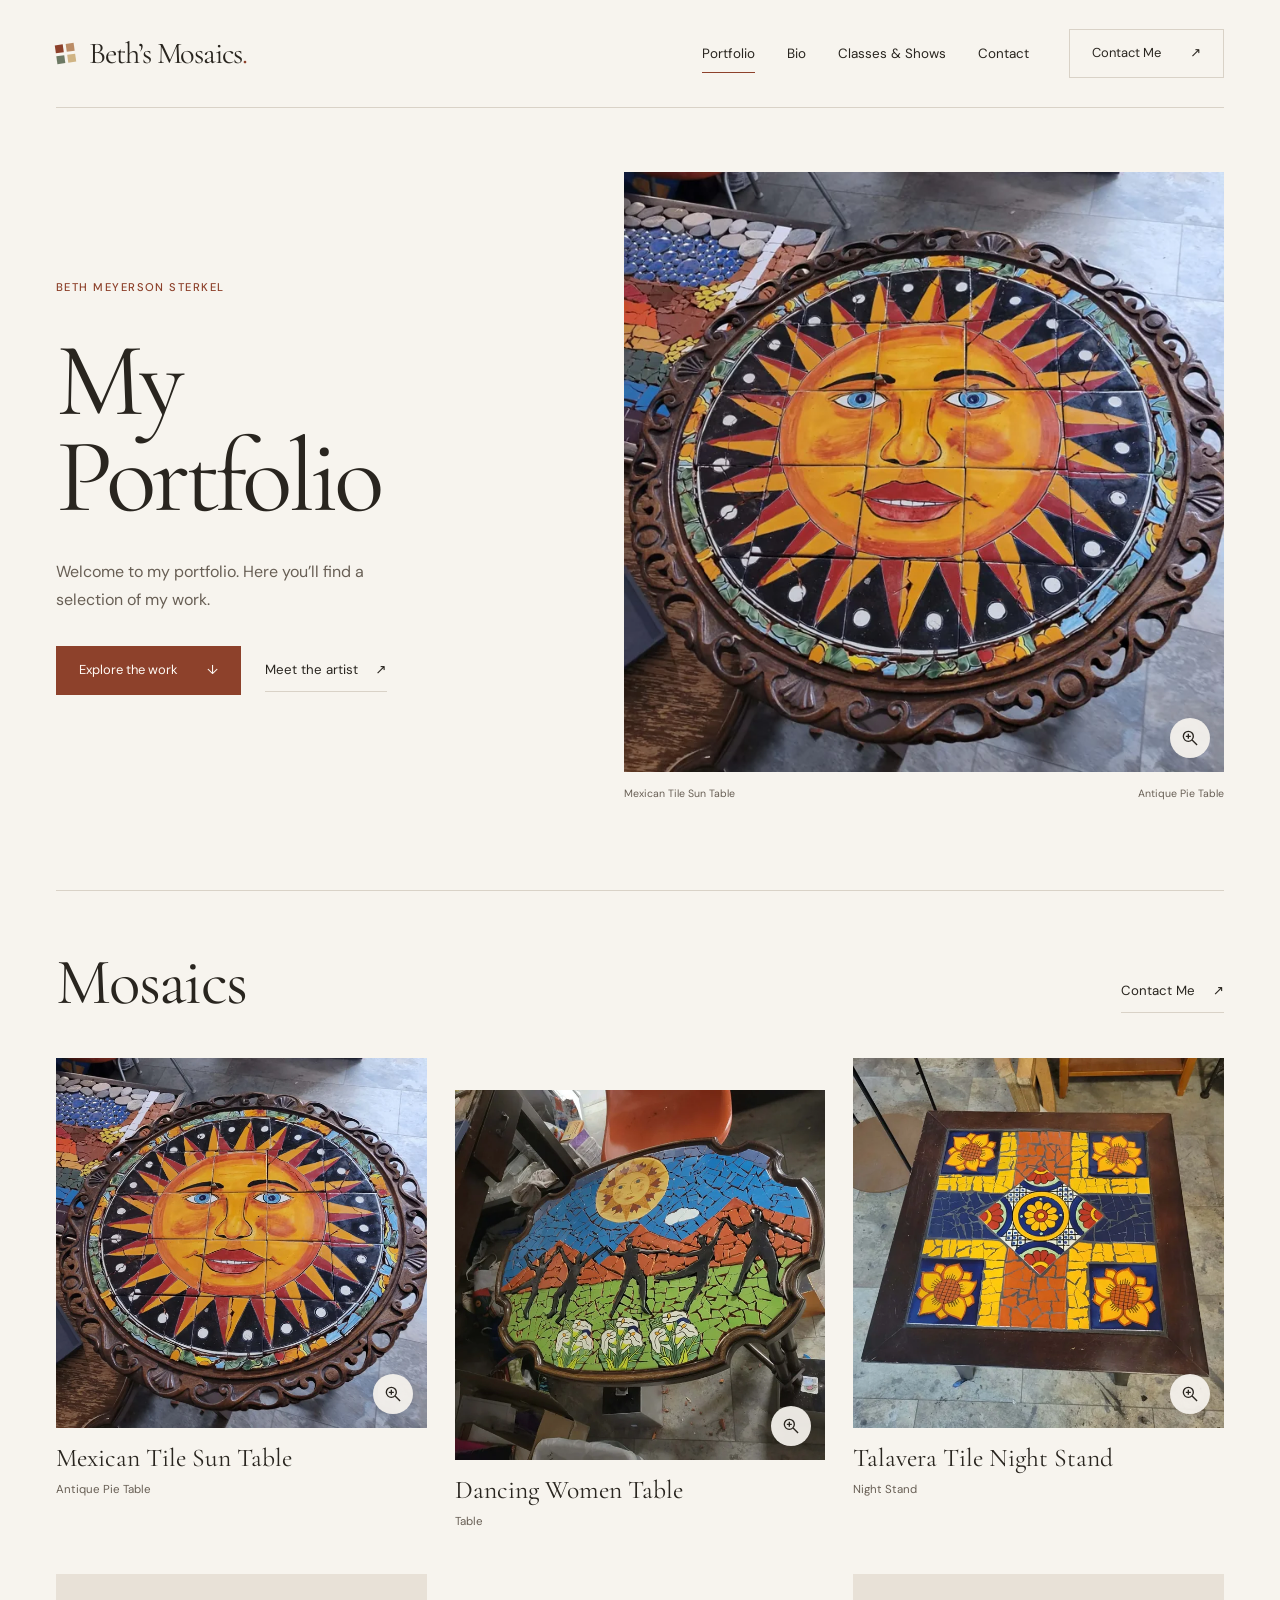
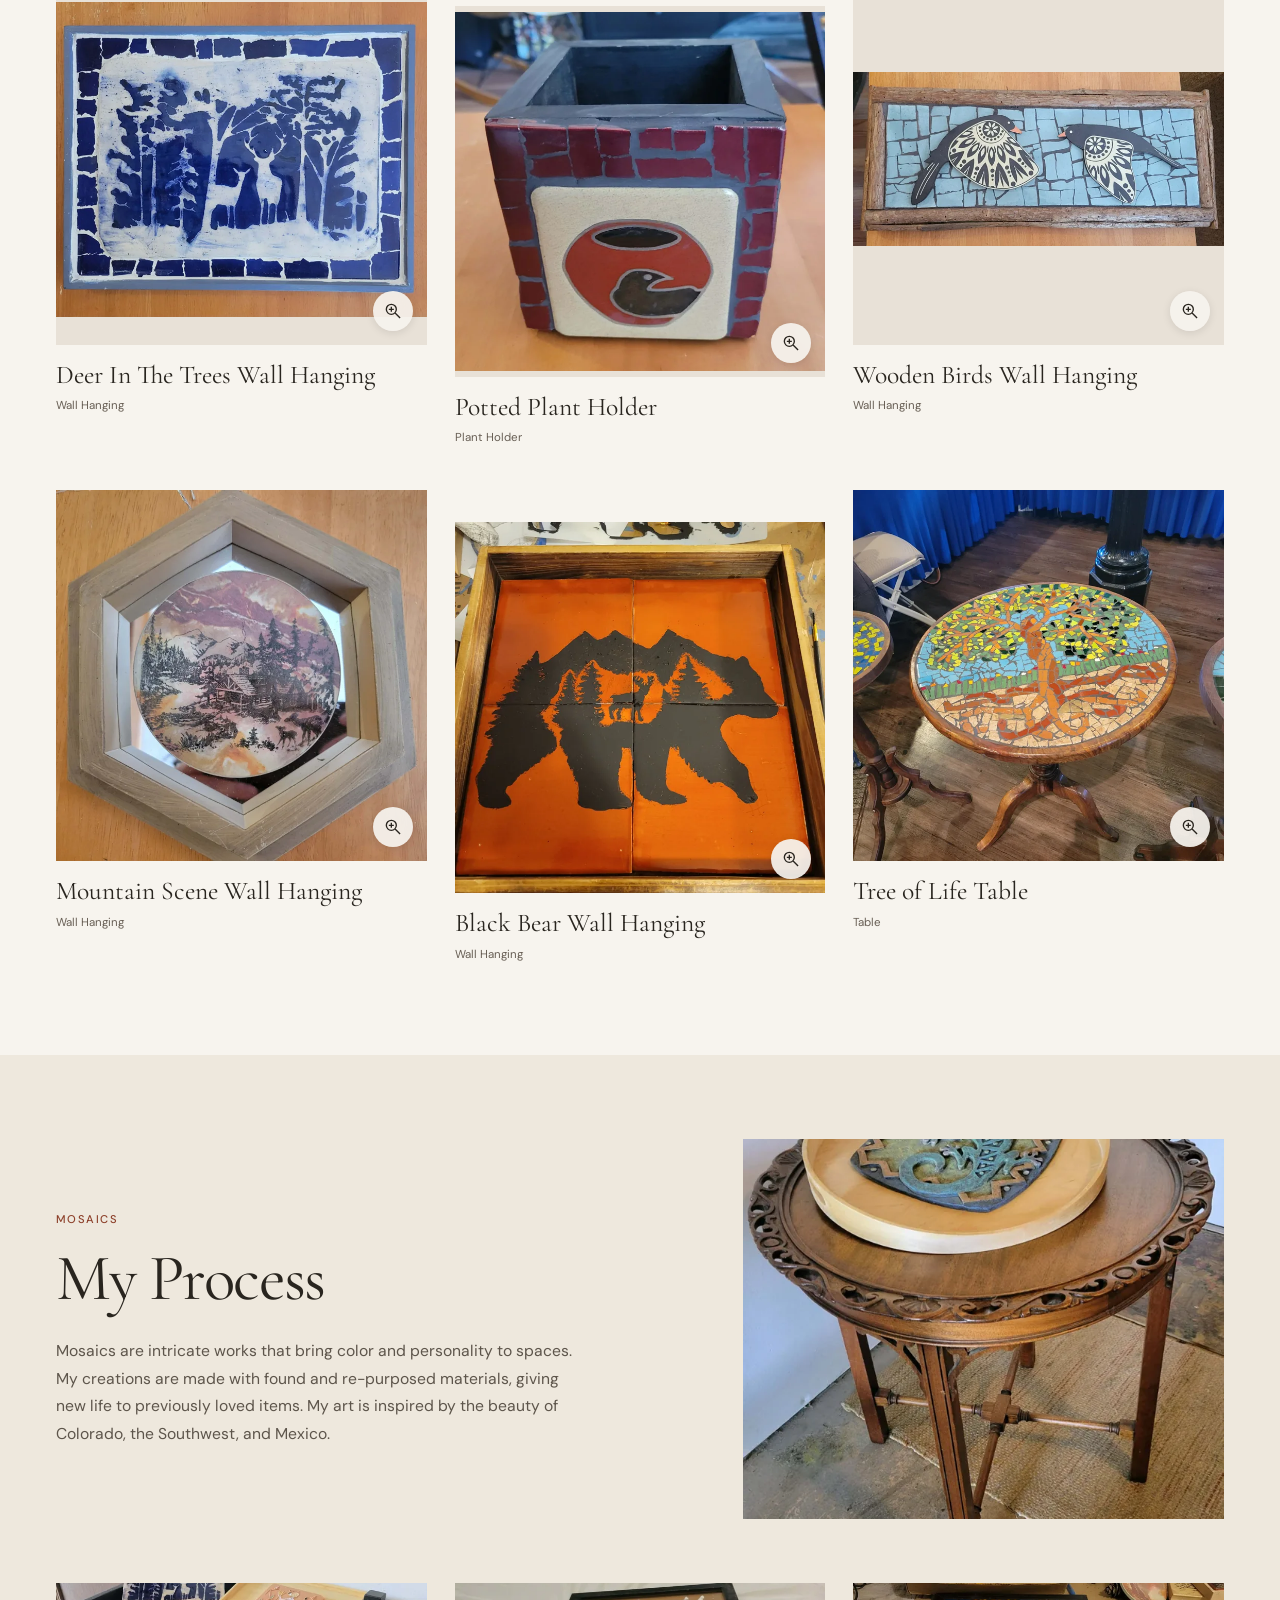
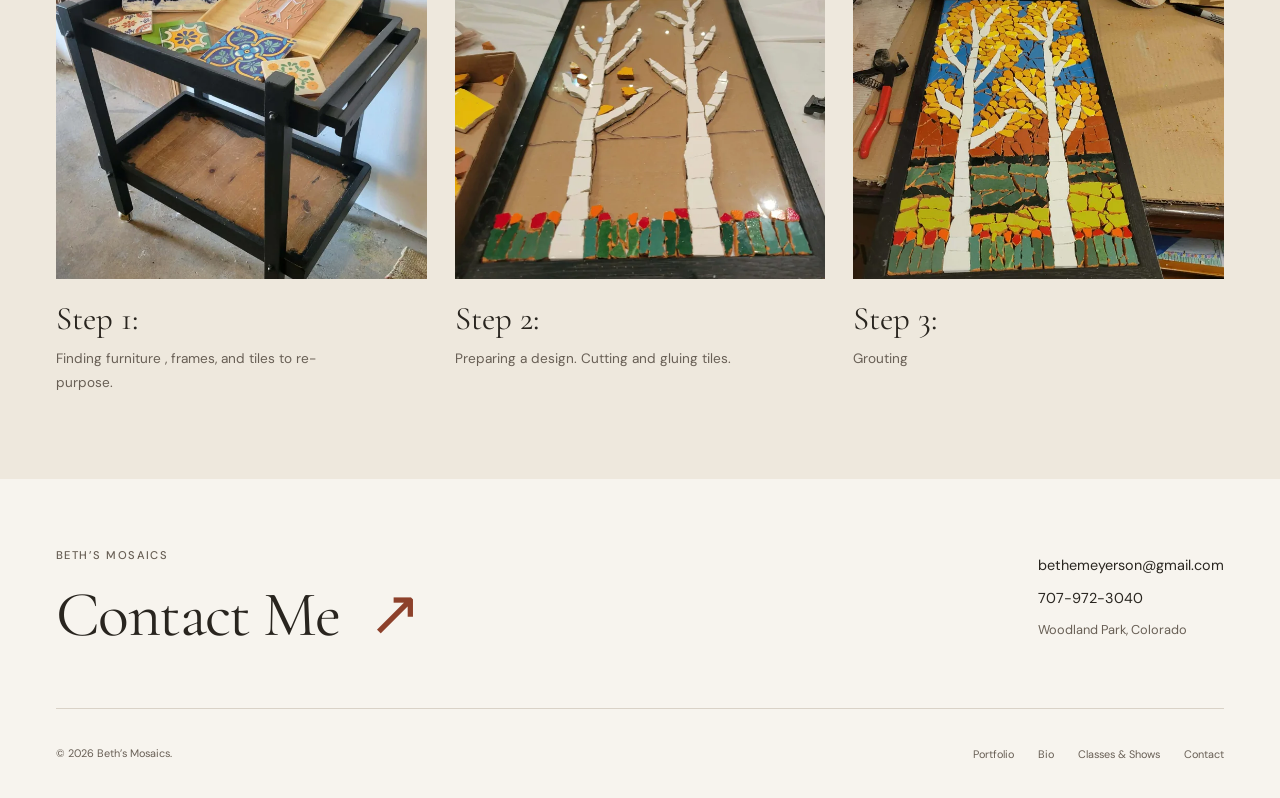
==== commit 71a0f653: "feat(gallery): add accessible artwork lightbox" ====
--- a/src/index.html
+++ b/src/index.html
@@ -36,7 +36,10 @@
           </div>
         </div>
         <figure class="hero-art">
-          <img class="" src="assets/images/mexican-tile-sun-table.webp" srcset="assets/images/mexican-tile-sun-table-small.webp 720w, assets/images/mexican-tile-sun-table.webp 1600w" sizes="(max-width: 760px) 90vw, 50vw" width="1600" height="1600" alt="Colorful Talavera sun mosaic in an ornate round wooden table." loading="eager" decoding="async" fetchpriority="high">
+          <a class="artwork-image-link" href="assets/images/mexican-tile-sun-table.webp" data-artwork-title="Mexican Tile Sun Table" aria-label="View full image: Mexican Tile Sun Table">
+            <img class="" src="assets/images/mexican-tile-sun-table.webp" srcset="assets/images/mexican-tile-sun-table-small.webp 720w, assets/images/mexican-tile-sun-table.webp 1600w" sizes="(max-width: 760px) 90vw, 50vw" width="1600" height="1600" alt="Colorful Talavera sun mosaic in an ornate round wooden table." loading="eager" decoding="async" fetchpriority="high">
+            <span class="image-zoom" aria-hidden="true"><svg viewBox="0 0 24 24" width="20" height="20" fill="none" stroke="currentColor" stroke-width="1.6"><circle cx="10" cy="10" r="6"></circle><path d="m14.5 14.5 6 6M10 7v6M7 10h6"></path></svg></span>
+          </a>
           <figcaption><span>Mexican Tile Sun Table</span><span>Antique Pie Table</span></figcaption>
         </figure>
       </section>
@@ -48,7 +51,10 @@
         <div class="artwork-grid">
           <article class="artwork-card">
             <div class="card-image">
-              <img class="" src="assets/images/mexican-tile-sun-table.webp" srcset="assets/images/mexican-tile-sun-table-small.webp 720w, assets/images/mexican-tile-sun-table.webp 1600w" sizes="(max-width: 640px) 90vw, (max-width: 1000px) 44vw, 30vw" width="1600" height="1600" alt="Colorful Talavera sun mosaic in an ornate round wooden table." loading="lazy" decoding="async">
+              <a class="artwork-image-link" href="assets/images/mexican-tile-sun-table.webp" data-artwork-title="Mexican Tile Sun Table" aria-label="View full image: Mexican Tile Sun Table">
+                <img class="" src="assets/images/mexican-tile-sun-table.webp" srcset="assets/images/mexican-tile-sun-table-small.webp 720w, assets/images/mexican-tile-sun-table.webp 1600w" sizes="(max-width: 640px) 90vw, (max-width: 1000px) 44vw, 30vw" width="1600" height="1600" alt="Colorful Talavera sun mosaic in an ornate round wooden table." loading="lazy" decoding="async">
+                <span class="image-zoom" aria-hidden="true"><svg viewBox="0 0 24 24" width="20" height="20" fill="none" stroke="currentColor" stroke-width="1.6"><circle cx="10" cy="10" r="6"></circle><path d="m14.5 14.5 6 6M10 7v6M7 10h6"></path></svg></span>
+              </a>
             </div>
             <div class="card-caption">
               <h3>Mexican Tile Sun Table</h3>
@@ -57,7 +63,10 @@
           </article>
           <article class="artwork-card">
             <div class="card-image">
-              <img class="" src="assets/images/dancing-women-table.webp" srcset="assets/images/dancing-women-table-small.webp 720w, assets/images/dancing-women-table.webp 1600w" sizes="(max-width: 640px) 90vw, (max-width: 1000px) 44vw, 30vw" width="1600" height="1600" alt="Round mosaic table with dancing women beneath a sun and mountain landscape." loading="lazy" decoding="async">
+              <a class="artwork-image-link" href="assets/images/dancing-women-table.webp" data-artwork-title="Dancing Women Table" aria-label="View full image: Dancing Women Table">
+                <img class="" src="assets/images/dancing-women-table.webp" srcset="assets/images/dancing-women-table-small.webp 720w, assets/images/dancing-women-table.webp 1600w" sizes="(max-width: 640px) 90vw, (max-width: 1000px) 44vw, 30vw" width="1600" height="1600" alt="Round mosaic table with dancing women beneath a sun and mountain landscape." loading="lazy" decoding="async">
+                <span class="image-zoom" aria-hidden="true"><svg viewBox="0 0 24 24" width="20" height="20" fill="none" stroke="currentColor" stroke-width="1.6"><circle cx="10" cy="10" r="6"></circle><path d="m14.5 14.5 6 6M10 7v6M7 10h6"></path></svg></span>
+              </a>
             </div>
             <div class="card-caption">
               <h3>Dancing Women Table</h3>
@@ -66,7 +75,10 @@
           </article>
           <article class="artwork-card">
             <div class="card-image">
-              <img class="" src="assets/images/talavera-tile-night-stand.webp" srcset="assets/images/talavera-tile-night-stand-small.webp 720w, assets/images/talavera-tile-night-stand.webp 1600w" sizes="(max-width: 640px) 90vw, (max-width: 1000px) 44vw, 30vw" width="1600" height="1600" alt="Square night stand with blue, yellow, and orange Talavera tiles." loading="lazy" decoding="async">
+              <a class="artwork-image-link" href="assets/images/talavera-tile-night-stand.webp" data-artwork-title="Talavera Tile Night Stand" aria-label="View full image: Talavera Tile Night Stand">
+                <img class="" src="assets/images/talavera-tile-night-stand.webp" srcset="assets/images/talavera-tile-night-stand-small.webp 720w, assets/images/talavera-tile-night-stand.webp 1600w" sizes="(max-width: 640px) 90vw, (max-width: 1000px) 44vw, 30vw" width="1600" height="1600" alt="Square night stand with blue, yellow, and orange Talavera tiles." loading="lazy" decoding="async">
+                <span class="image-zoom" aria-hidden="true"><svg viewBox="0 0 24 24" width="20" height="20" fill="none" stroke="currentColor" stroke-width="1.6"><circle cx="10" cy="10" r="6"></circle><path d="m14.5 14.5 6 6M10 7v6M7 10h6"></path></svg></span>
+              </a>
             </div>
             <div class="card-caption">
               <h3>Talavera Tile Night Stand</h3>
@@ -75,7 +87,10 @@
           </article>
           <article class="artwork-card">
             <div class="card-image">
-              <img class="" src="assets/images/deer-in-the-trees-wall-hanging.webp" srcset="assets/images/deer-in-the-trees-wall-hanging-small.webp 720w, assets/images/deer-in-the-trees-wall-hanging.webp 1600w" sizes="(max-width: 640px) 90vw, (max-width: 1000px) 44vw, 30vw" width="1600" height="1360" alt="Blue and white ceramic tile wall hanging depicting deer among trees." loading="lazy" decoding="async">
+              <a class="artwork-image-link" href="assets/images/deer-in-the-trees-wall-hanging.webp" data-artwork-title="Deer In The Trees Wall Hanging" aria-label="View full image: Deer In The Trees Wall Hanging">
+                <img class="" src="assets/images/deer-in-the-trees-wall-hanging.webp" srcset="assets/images/deer-in-the-trees-wall-hanging-small.webp 720w, assets/images/deer-in-the-trees-wall-hanging.webp 1600w" sizes="(max-width: 640px) 90vw, (max-width: 1000px) 44vw, 30vw" width="1600" height="1360" alt="Blue and white ceramic tile wall hanging depicting deer among trees." loading="lazy" decoding="async">
+                <span class="image-zoom" aria-hidden="true"><svg viewBox="0 0 24 24" width="20" height="20" fill="none" stroke="currentColor" stroke-width="1.6"><circle cx="10" cy="10" r="6"></circle><path d="m14.5 14.5 6 6M10 7v6M7 10h6"></path></svg></span>
+              </a>
             </div>
             <div class="card-caption">
               <h3>Deer In The Trees Wall Hanging</h3>
@@ -84,7 +99,10 @@
           </article>
           <article class="artwork-card">
             <div class="card-image">
-              <img class="" src="assets/images/potted-plant-holder.webp" srcset="assets/images/potted-plant-holder-small.webp 720w, assets/images/potted-plant-holder.webp 1600w" sizes="(max-width: 640px) 90vw, (max-width: 1000px) 44vw, 30vw" width="1600" height="1546" alt="Red ceramic tile plant holder with a decorative bird tile." loading="lazy" decoding="async">
+              <a class="artwork-image-link" href="assets/images/potted-plant-holder.webp" data-artwork-title="Potted Plant Holder" aria-label="View full image: Potted Plant Holder">
+                <img class="" src="assets/images/potted-plant-holder.webp" srcset="assets/images/potted-plant-holder-small.webp 720w, assets/images/potted-plant-holder.webp 1600w" sizes="(max-width: 640px) 90vw, (max-width: 1000px) 44vw, 30vw" width="1600" height="1546" alt="Red ceramic tile plant holder with a decorative bird tile." loading="lazy" decoding="async">
+                <span class="image-zoom" aria-hidden="true"><svg viewBox="0 0 24 24" width="20" height="20" fill="none" stroke="currentColor" stroke-width="1.6"><circle cx="10" cy="10" r="6"></circle><path d="m14.5 14.5 6 6M10 7v6M7 10h6"></path></svg></span>
+              </a>
             </div>
             <div class="card-caption">
               <h3>Potted Plant Holder</h3>
@@ -93,7 +111,10 @@
           </article>
           <article class="artwork-card">
             <div class="card-image">
-              <img class="" src="assets/images/wooden-birds-wall-hanging.webp" srcset="assets/images/wooden-birds-wall-hanging-small.webp 720w, assets/images/wooden-birds-wall-hanging.webp 1600w" sizes="(max-width: 640px) 90vw, (max-width: 1000px) 44vw, 30vw" width="1600" height="750" alt="Two patterned ceramic birds on a pale blue mosaic in a wooden frame." loading="lazy" decoding="async">
+              <a class="artwork-image-link" href="assets/images/wooden-birds-wall-hanging.webp" data-artwork-title="Wooden Birds Wall Hanging" aria-label="View full image: Wooden Birds Wall Hanging">
+                <img class="" src="assets/images/wooden-birds-wall-hanging.webp" srcset="assets/images/wooden-birds-wall-hanging-small.webp 720w, assets/images/wooden-birds-wall-hanging.webp 1600w" sizes="(max-width: 640px) 90vw, (max-width: 1000px) 44vw, 30vw" width="1600" height="750" alt="Two patterned ceramic birds on a pale blue mosaic in a wooden frame." loading="lazy" decoding="async">
+                <span class="image-zoom" aria-hidden="true"><svg viewBox="0 0 24 24" width="20" height="20" fill="none" stroke="currentColor" stroke-width="1.6"><circle cx="10" cy="10" r="6"></circle><path d="m14.5 14.5 6 6M10 7v6M7 10h6"></path></svg></span>
+              </a>
             </div>
             <div class="card-caption">
               <h3>Wooden Birds Wall Hanging</h3>
@@ -102,7 +123,10 @@
           </article>
           <article class="artwork-card">
             <div class="card-image">
-              <img class="" src="assets/images/mountain-scene-wall-hanging.webp" srcset="assets/images/mountain-scene-wall-hanging-small.webp 720w, assets/images/mountain-scene-wall-hanging.webp 1600w" sizes="(max-width: 640px) 90vw, (max-width: 1000px) 44vw, 30vw" width="1600" height="1600" alt="Mountain landscape tile displayed in an octagonal wooden frame." loading="lazy" decoding="async">
+              <a class="artwork-image-link" href="assets/images/mountain-scene-wall-hanging.webp" data-artwork-title="Mountain Scene Wall Hanging" aria-label="View full image: Mountain Scene Wall Hanging">
+                <img class="" src="assets/images/mountain-scene-wall-hanging.webp" srcset="assets/images/mountain-scene-wall-hanging-small.webp 720w, assets/images/mountain-scene-wall-hanging.webp 1600w" sizes="(max-width: 640px) 90vw, (max-width: 1000px) 44vw, 30vw" width="1600" height="1600" alt="Mountain landscape tile displayed in an octagonal wooden frame." loading="lazy" decoding="async">
+                <span class="image-zoom" aria-hidden="true"><svg viewBox="0 0 24 24" width="20" height="20" fill="none" stroke="currentColor" stroke-width="1.6"><circle cx="10" cy="10" r="6"></circle><path d="m14.5 14.5 6 6M10 7v6M7 10h6"></path></svg></span>
+              </a>
             </div>
             <div class="card-caption">
               <h3>Mountain Scene Wall Hanging</h3>
@@ -111,7 +135,10 @@
           </article>
           <article class="artwork-card">
             <div class="card-image">
-              <img class="" src="assets/images/black-bear-wall-hanging.webp" srcset="assets/images/black-bear-wall-hanging-small.webp 720w, assets/images/black-bear-wall-hanging.webp 1600w" sizes="(max-width: 640px) 90vw, (max-width: 1000px) 44vw, 30vw" width="1600" height="1600" alt="Black bear and forest silhouettes on an orange tile wall hanging." loading="lazy" decoding="async">
+              <a class="artwork-image-link" href="assets/images/black-bear-wall-hanging.webp" data-artwork-title="Black Bear Wall Hanging" aria-label="View full image: Black Bear Wall Hanging">
+                <img class="" src="assets/images/black-bear-wall-hanging.webp" srcset="assets/images/black-bear-wall-hanging-small.webp 720w, assets/images/black-bear-wall-hanging.webp 1600w" sizes="(max-width: 640px) 90vw, (max-width: 1000px) 44vw, 30vw" width="1600" height="1600" alt="Black bear and forest silhouettes on an orange tile wall hanging." loading="lazy" decoding="async">
+                <span class="image-zoom" aria-hidden="true"><svg viewBox="0 0 24 24" width="20" height="20" fill="none" stroke="currentColor" stroke-width="1.6"><circle cx="10" cy="10" r="6"></circle><path d="m14.5 14.5 6 6M10 7v6M7 10h6"></path></svg></span>
+              </a>
             </div>
             <div class="card-caption">
               <h3>Black Bear Wall Hanging</h3>
@@ -120,7 +147,10 @@
           </article>
           <article class="artwork-card">
             <div class="card-image">
-              <img class="" src="assets/images/tree-of-life-table.webp" srcset="assets/images/tree-of-life-table-small.webp 720w, assets/images/tree-of-life-table.webp 1600w" sizes="(max-width: 640px) 90vw, (max-width: 1000px) 44vw, 30vw" width="1600" height="1600" alt="Round wooden table with a colorful tree of life mosaic." loading="lazy" decoding="async">
+              <a class="artwork-image-link" href="assets/images/tree-of-life-table.webp" data-artwork-title="Tree of Life Table" aria-label="View full image: Tree of Life Table">
+                <img class="" src="assets/images/tree-of-life-table.webp" srcset="assets/images/tree-of-life-table-small.webp 720w, assets/images/tree-of-life-table.webp 1600w" sizes="(max-width: 640px) 90vw, (max-width: 1000px) 44vw, 30vw" width="1600" height="1600" alt="Round wooden table with a colorful tree of life mosaic." loading="lazy" decoding="async">
+                <span class="image-zoom" aria-hidden="true"><svg viewBox="0 0 24 24" width="20" height="20" fill="none" stroke="currentColor" stroke-width="1.6"><circle cx="10" cy="10" r="6"></circle><path d="m14.5 14.5 6 6M10 7v6M7 10h6"></path></svg></span>
+              </a>
             </div>
             <div class="card-caption">
               <h3>Tree of Life Table</h3>
@@ -159,6 +189,19 @@
         </div>
       </section>
     </main>
+    <dialog class="lightbox" id="artwork-lightbox" aria-labelledby="lightbox-title">
+      <div class="lightbox-header">
+        <button class="lightbox-close" type="button" autofocus>Close <span aria-hidden="true">×</span></button>
+      </div>
+      <figure class="lightbox-figure">
+        <img src="assets/images/mexican-tile-sun-table.webp" width="1600" height="1600" alt="Colorful Talavera sun mosaic in an ornate round wooden table." decoding="async" loading="lazy">
+      </figure>
+      <div class="lightbox-footer">
+        <button type="button" class="lightbox-previous" aria-label="Previous photo"><span aria-hidden="true">←</span></button>
+        <p id="lightbox-title" aria-live="polite">Mexican Tile Sun Table</p>
+        <button type="button" class="lightbox-next" aria-label="Next photo"><span aria-hidden="true">→</span></button>
+      </div>
+    </dialog>
     <footer class="site-footer">
       <div class="footer-main wrap">
         <div>
--- a/src/assets/css/site.css
+++ b/src/assets/css/site.css
@@ -84,6 +84,24 @@
 .artwork-card { min-width: 0; }
 .card-image { position: relative; overflow: hidden; background: #e8e1d7; }
 .card-image img { width: 100%; aspect-ratio: 1; object-fit: contain; }
+.artwork-image-link { display: block; position: relative; cursor: zoom-in; }
+.image-zoom { position: absolute; bottom: 14px; right: 14px; width: 40px; height: 40px; display: grid; place-items: center; border-radius: 50%; background: rgb(247 244 238 / .93); color: var(--ink); box-shadow: 0 2px 8px rgb(0 0 0 / .1); transition: background .2s; }
+.artwork-image-link:hover .image-zoom, .artwork-image-link:focus-visible .image-zoom { background: #fff; }
+.artwork-image-link:focus-visible { outline-offset: -3px; z-index: 1; }
+.lightbox { width: calc(100vw - 32px); max-width: 1400px; height: calc(100dvh - 32px); max-height: calc(100dvh - 32px); margin: auto; padding: 0; border: 0; border-radius: 8px; background: #191714; color: #f7f4ee; overflow: hidden; }
+.lightbox[open] { display: grid; grid-template-rows: auto minmax(0, 1fr) auto; }
+.lightbox::backdrop { background: rgb(10 9 8 / .9); }
+.lightbox-header { display: flex; justify-content: flex-end; padding: 8px 12px; }
+.lightbox button { display: inline-flex; align-items: center; justify-content: center; gap: 10px; min-height: 44px; min-width: 44px; padding: 8px 12px; border: 1px solid transparent; border-radius: 4px; background: transparent; color: inherit; cursor: pointer; font-size: .8rem; }
+.lightbox button:hover { background: #35312c; }
+.lightbox button:focus-visible { outline: 2px solid #f7f4ee; outline-offset: -2px; }
+.lightbox-close span { font-size: 1.5rem; line-height: 1; }
+.lightbox-figure { min-height: 0; padding-inline: 12px; }
+.lightbox-figure img { width: 100%; height: 100%; object-fit: contain; }
+.lightbox-footer { display: grid; grid-template-columns: 44px minmax(0, 1fr) 44px; gap: 12px; align-items: center; padding: 12px; }
+.lightbox-footer p { text-align: center; font-size: .85rem; line-height: 1.5; }
+.lightbox-footer button { font-size: 1.5rem; }
+body.lightbox-open { overflow: hidden; }
 .card-caption { margin-top: 16px; }
 .card-caption h3 { font-size: clamp(1.5rem, 2vw, 1.85rem); }
 .card-caption p { margin-top: 7px; color: var(--muted); font-size: .72rem; }
